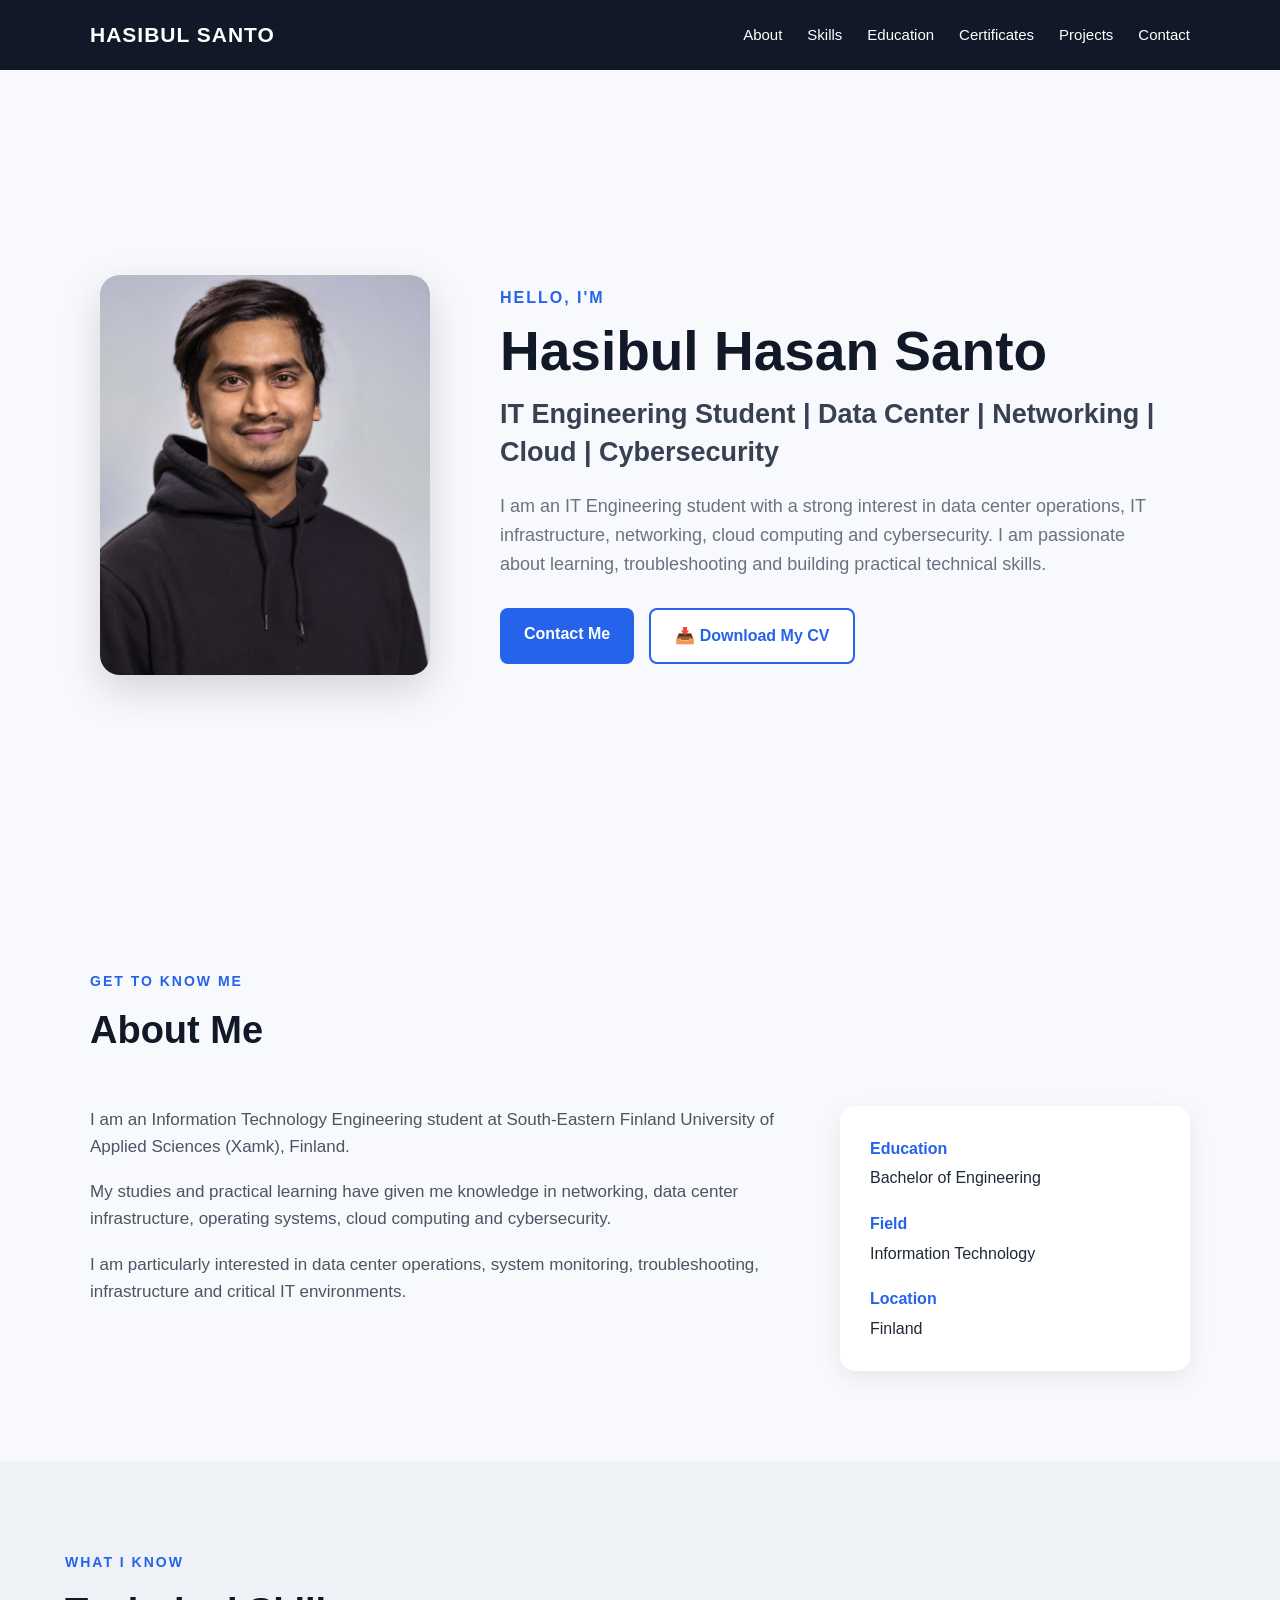
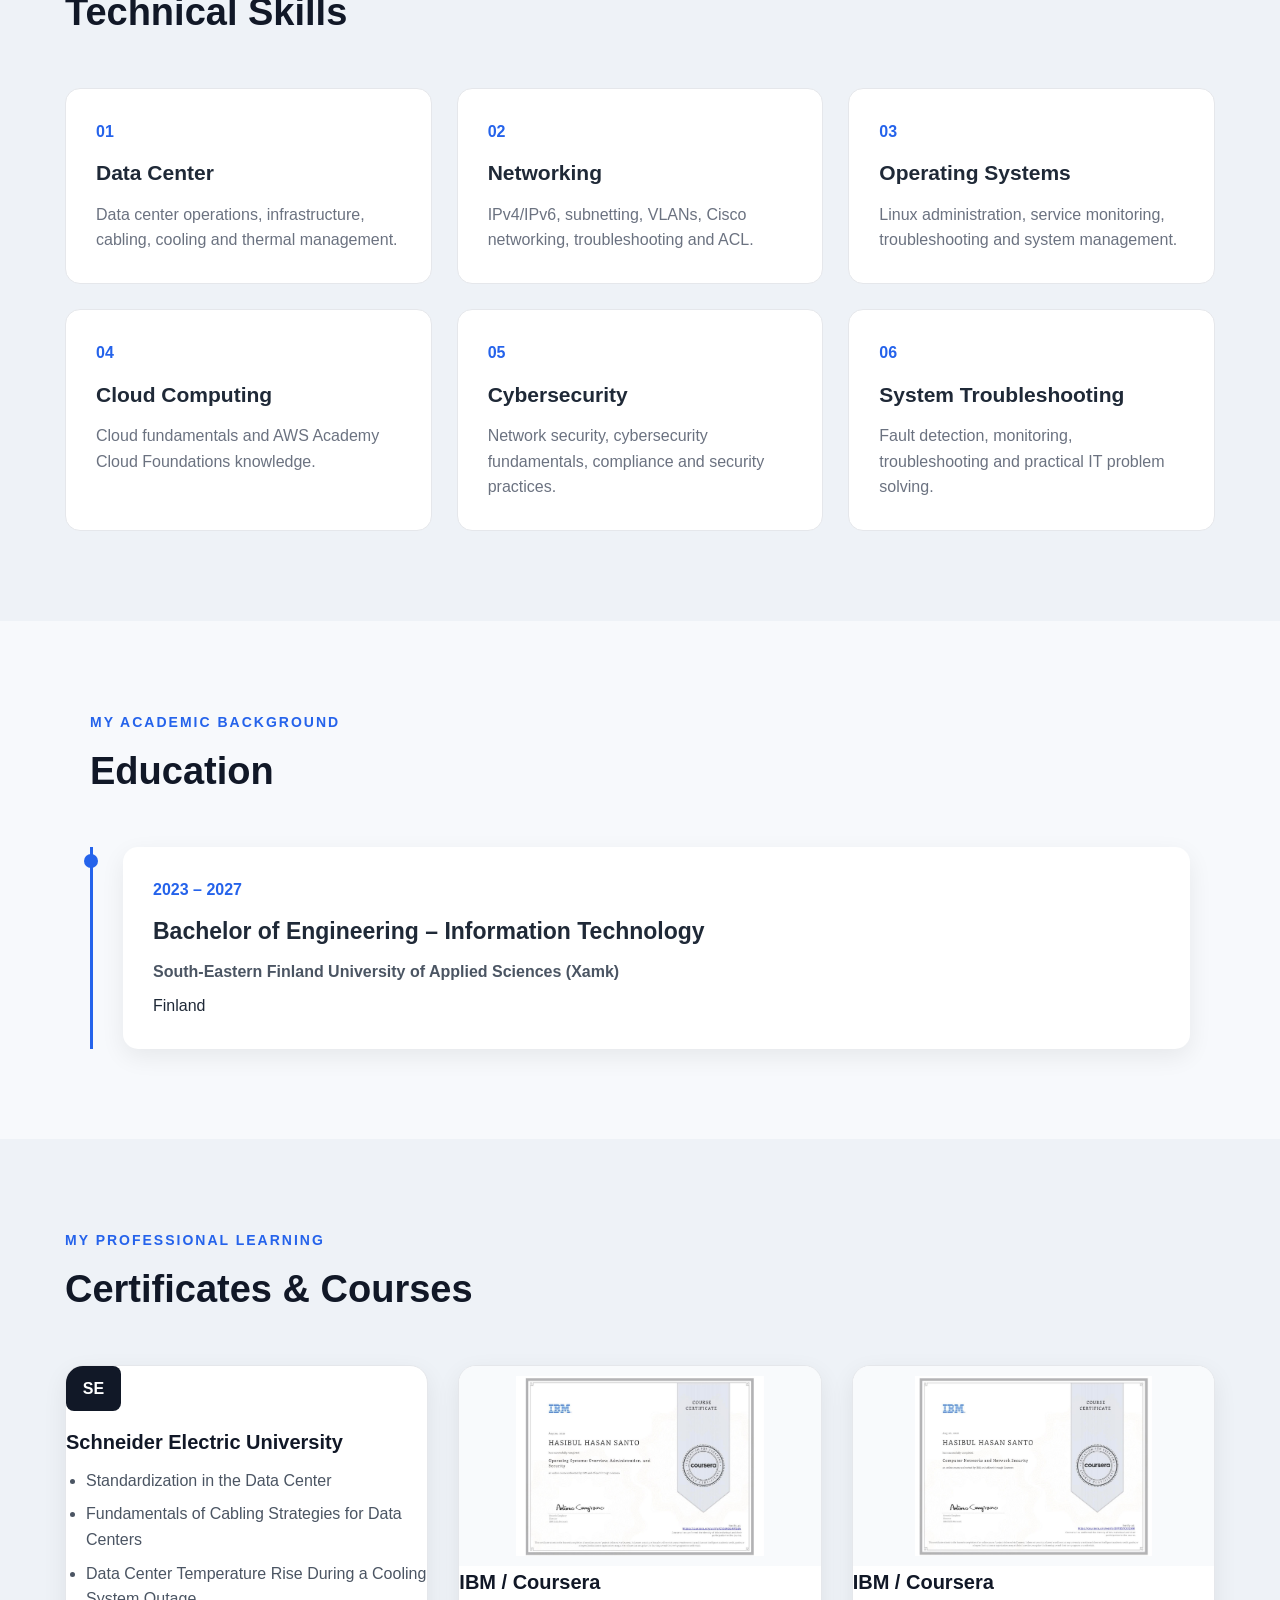
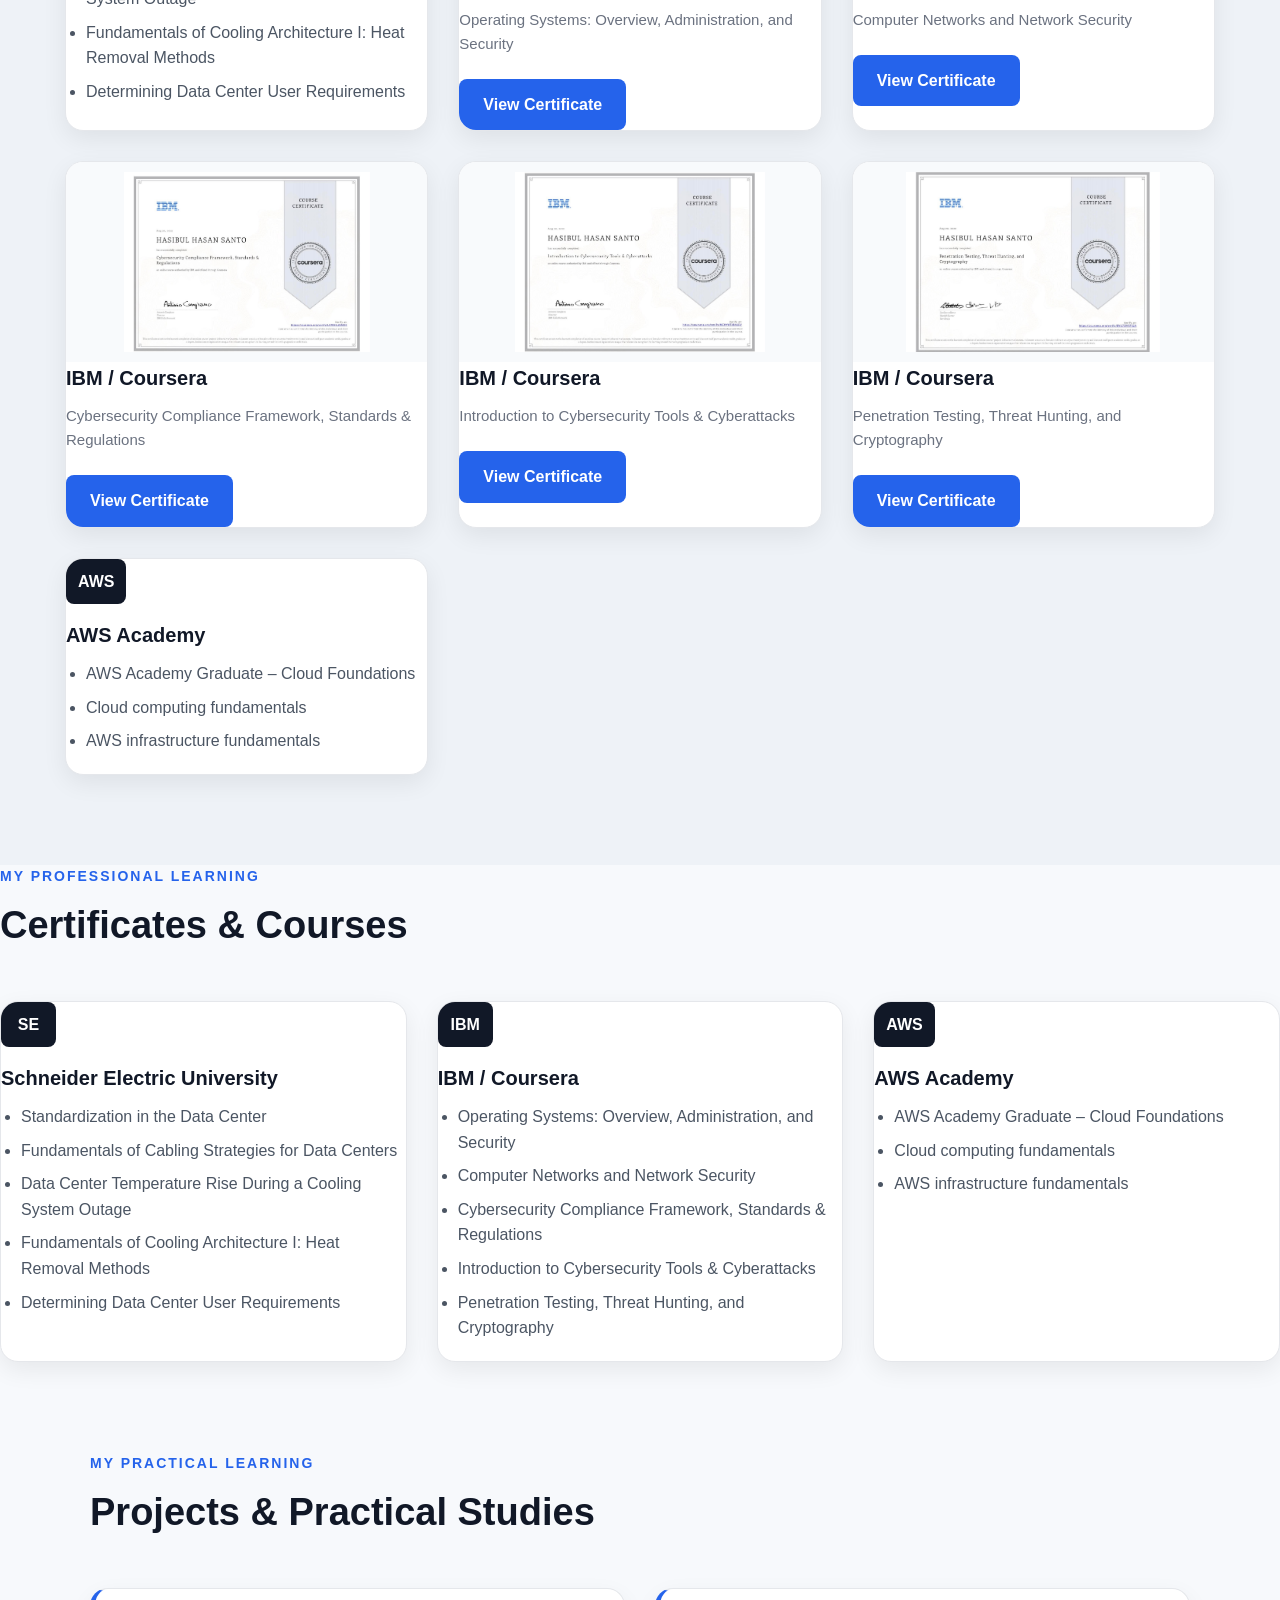
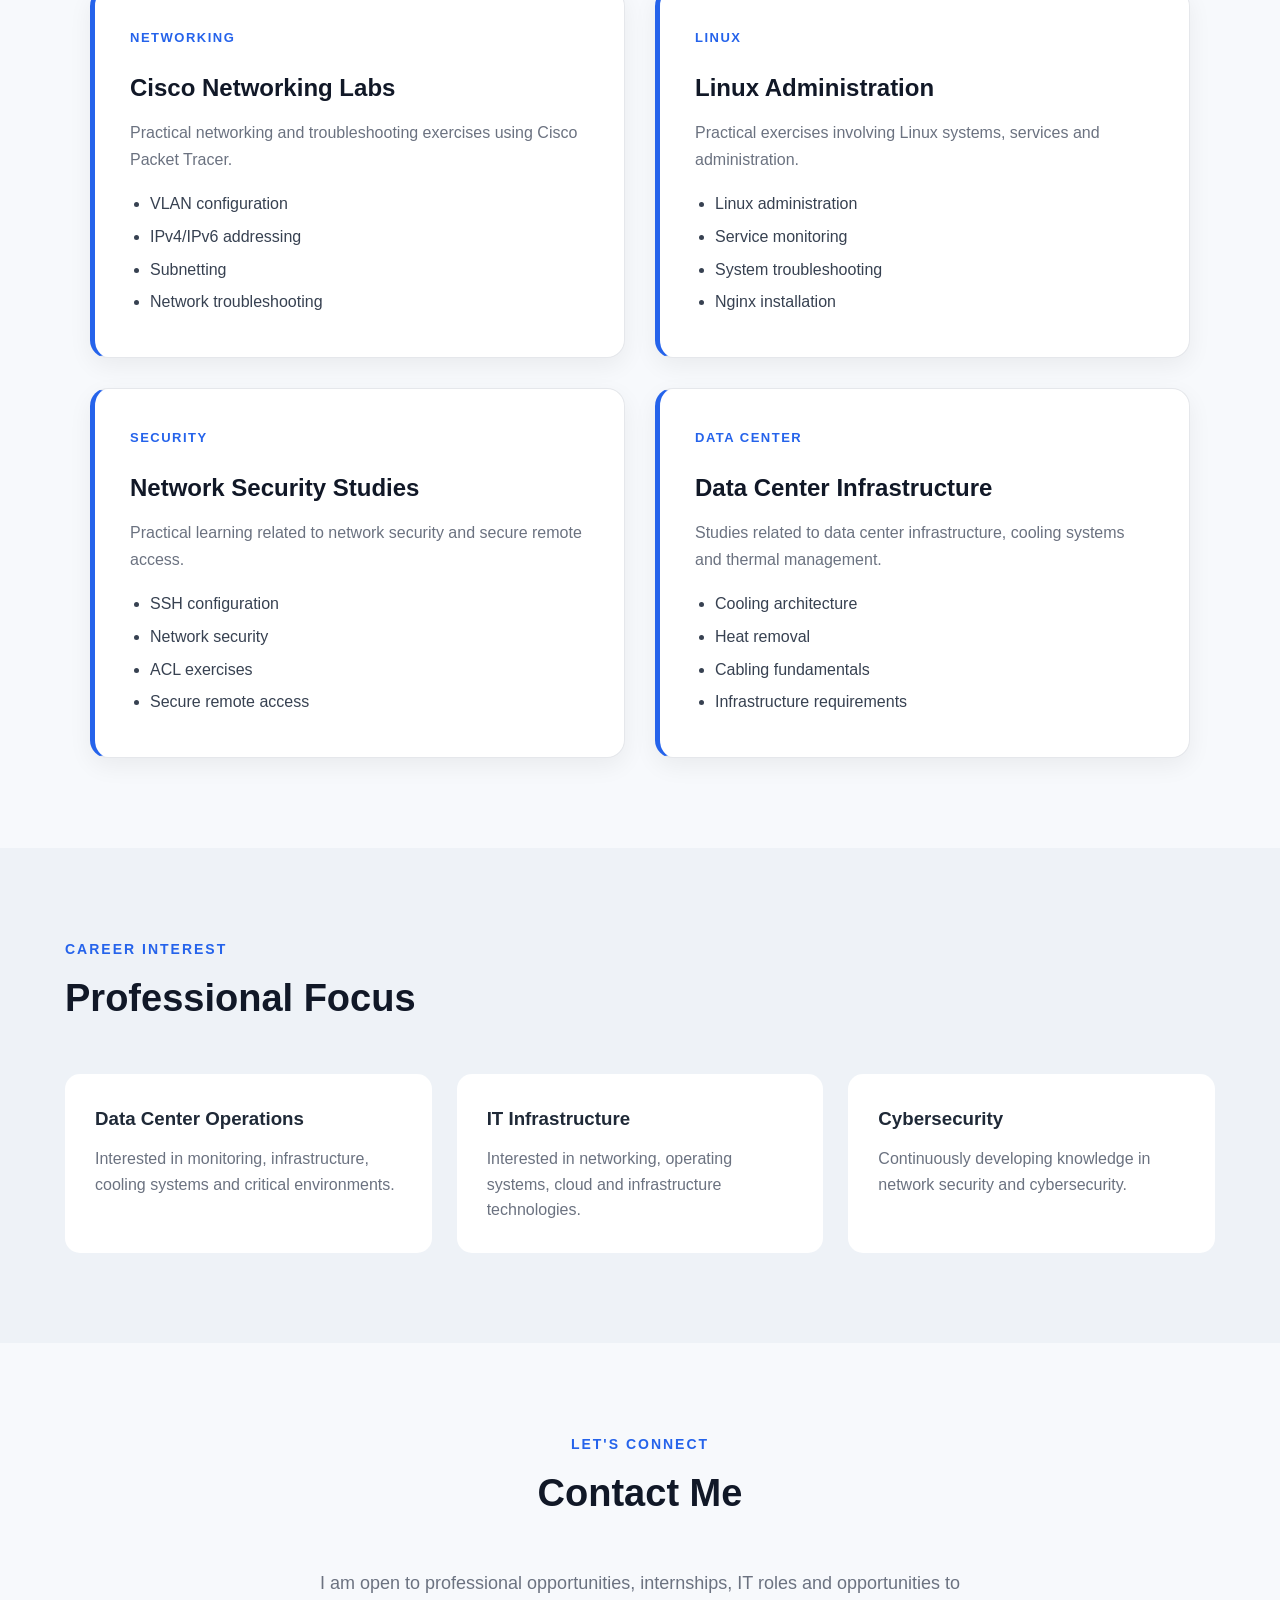
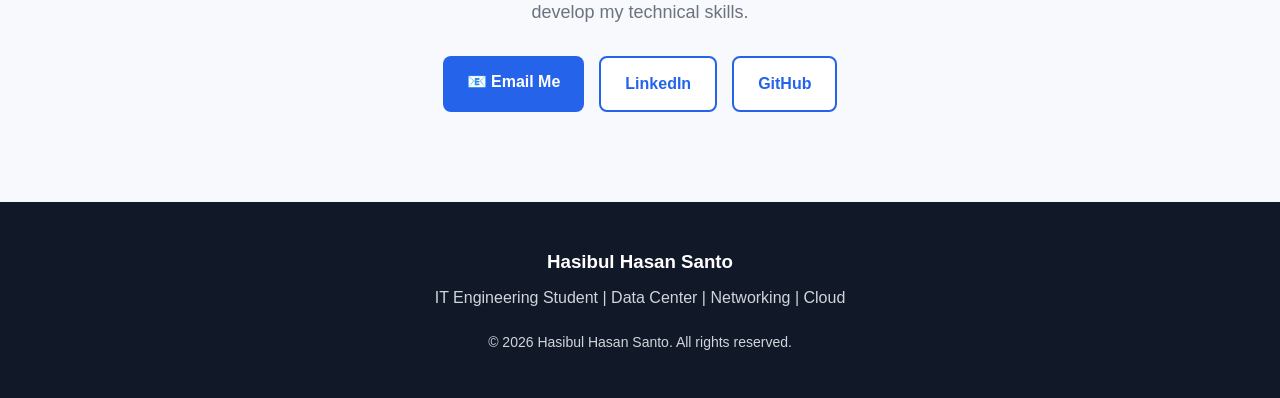
==== index.html @ 4054e4c8 "Add files via upload" ====
<!DOCTYPE html>
<html lang="en">
<head>
    <meta charset="UTF-8">
    <meta name="viewport" content="width=device-width, initial-scale=1.0">

    <title>Hasibul Hasan Santo | IT Engineering Student</title>

    <meta name="description"
          content="Portfolio of Hasibul Hasan Santo, an IT Engineering student interested in data centers, networking, cloud computing and cybersecurity.">

    <link rel="stylesheet" href="style.css">
</head>

<body>

    <!-- Navigation -->
    <header class="header">
        <nav class="navbar">

            <a href="#" class="logo">HASIBUL SANTO</a>

            <div class="nav-links">
                <a href="#about">About</a>
                <a href="#skills">Skills</a>
                <a href="#education">Education</a>
                <a href="#certificates">Certificates</a>
                <a href="#projects">Projects</a>
                <a href="#contact">Contact</a>
            </div>

        </nav>
    </header>


    <!-- Hero Section -->
    <section class="hero">

        <div class="hero-content">

            <p class="small-title">HELLO, I'M</p>

            <h1>Hasibul Hasan Santo</h1>

            <h2>IT Engineering Student | Data Center | Networking | Cloud | Cybersecurity</h2>

             <p class="hero-text">
    I am an IT Engineering student with a strong interest in data center operations,
    IT infrastructure, networking, cloud computing and cybersecurity.
    I am passionate about learning, troubleshooting and building practical technical skills.
</p>


            <div class="hero-buttons">

    <a href="#contact" class="btn primary-btn">
        Contact Me
    </a>

   <a href="./Hasibul_Santo_CV.pdf"
   class="btn secondary-btn"
   download>
    📥 Download My CV
</a>

</div>

        </div>


        <!-- Profile Photo -->
        <div class="hero-image">

            <div class="image-circle">
                <img src="profile.jpg"
                     alt="Hasibul Hasan Santo">
            </div>

        </div>

    </section>


    <!-- About -->
    <section id="about" class="section">

        <div class="section-title">
            <p>GET TO KNOW ME</p>
            <h2>About Me</h2>
        </div>

        <div class="about-content">

            <div class="about-text">

                <p>
                    I am an Information Technology Engineering student at
                    South-Eastern Finland University of Applied Sciences
                    (Xamk), Finland.
                </p>

                <p>
                    My studies and practical learning have given me knowledge
                    in networking, data center infrastructure, operating
                    systems, cloud computing and cybersecurity.
                </p>

                <p>
                    I am particularly interested in data center operations,
                    system monitoring, troubleshooting, infrastructure and
                    critical IT environments.
                </p>

            </div>

            <div class="about-box">

                <div>
                    <strong>Education</strong>
                    <span>Bachelor of Engineering</span>
                </div>

                <div>
                    <strong>Field</strong>
                    <span>Information Technology</span>
                </div>

                <div>
                    <strong>Location</strong>
                    <span>Finland</span>
                </div>

            </div>

        </div>

    </section>


    <!-- Skills -->
    <section id="skills" class="section gray-section">

        <div class="section-title">
            <p>WHAT I KNOW</p>
            <h2>Technical Skills</h2>
        </div>

        <div class="skills-grid">

            <div class="skill-card">
                <span>01</span>
                <h3>Data Center</h3>
                <p>
                    Data center operations, infrastructure,
                    cabling, cooling and thermal management.
                </p>
            </div>

            <div class="skill-card">
                <span>02</span>
                <h3>Networking</h3>
                <p>
                    IPv4/IPv6, subnetting, VLANs, Cisco networking,
                    troubleshooting and ACL.
                </p>
            </div>

            <div class="skill-card">
                <span>03</span>
                <h3>Operating Systems</h3>
                <p>
                    Linux administration, service monitoring,
                    troubleshooting and system management.
                </p>
            </div>

            <div class="skill-card">
                <span>04</span>
                <h3>Cloud Computing</h3>
                <p>
                    Cloud fundamentals and AWS Academy
                    Cloud Foundations knowledge.
                </p>
            </div>

            <div class="skill-card">
                <span>05</span>
                <h3>Cybersecurity</h3>
                <p>
                    Network security, cybersecurity fundamentals,
                    compliance and security practices.
                </p>
            </div>

            <div class="skill-card">
                <span>06</span>
                <h3>System Troubleshooting</h3>
                <p>
                    Fault detection, monitoring, troubleshooting
                    and practical IT problem solving.
                </p>
            </div>

        </div>

    </section>


    <!-- Education -->
    <section id="education" class="section">

        <div class="section-title">
            <p>MY ACADEMIC BACKGROUND</p>
            <h2>Education</h2>
        </div>

        <div class="timeline">

            <div class="timeline-item">

                <div class="timeline-dot"></div>

                <div class="timeline-content">

                    <span class="date">2023 – 2027</span>

                    <h3>
                        Bachelor of Engineering –
                        Information Technology
                    </h3>

                    <h4>
                        South-Eastern Finland University
                        of Applied Sciences (Xamk)
                    </h4>

                    <p>
                        Finland
                    </p>

                </div>

            </div>

        </div>

    </section>


    <!-- Certificates -->
<section id="certificates" class="section gray-section">

    <div class="section-title">
        <p>MY PROFESSIONAL LEARNING</p>
        <h2>Certificates & Courses</h2>
    </div>

    <div class="certificate-grid">

        <!-- Schneider Electric -->
        <div class="certificate-card">

            <div class="certificate-icon">
                SE
            </div>

            <h3>Schneider Electric University</h3>

            <ul>
                <li>Standardization in the Data Center</li>
                <li>Fundamentals of Cabling Strategies for Data Centers</li>
                <li>Data Center Temperature Rise During a Cooling System Outage</li>
                <li>Fundamentals of Cooling Architecture I: Heat Removal Methods</li>
                <li>Determining Data Center User Requirements</li>
            </ul>

        </div>


        <!-- IBM Certificate 1 -->
        <div class="certificate-card">

            <img src="operating-systems.jpg"
                 alt="Operating Systems Certificate"
                 class="certificate-image">

            <h3>IBM / Coursera</h3>

            <p>
                Operating Systems: Overview, Administration, and Security
            </p>

            <a href="operating-systems.jpg"
               target="_blank"
               class="btn primary-btn">
                View Certificate
            </a>

        </div>


        <!-- IBM Certificate 2 -->
        <div class="certificate-card">

            <img src="computer-networks.jpg"
                 alt="Computer Networks Certificate"
                 class="certificate-image">

            <h3>IBM / Coursera</h3>

            <p>
                Computer Networks and Network Security
            </p>

            <a href="computer-networks.jpg"
               target="_blank"
               class="btn primary-btn">
                View Certificate
            </a>

        </div>


        <!-- IBM Certificate 3 -->
        <div class="certificate-card">

            <img src="cybersecurity-compliance.jpg"
                 alt="Cybersecurity Compliance Certificate"
                 class="certificate-image">

            <h3>IBM / Coursera</h3>

            <p>
                Cybersecurity Compliance Framework,
                Standards & Regulations
            </p>

            <a href="cybersecurity-compliance.jpg"
               target="_blank"
               class="btn primary-btn">
                View Certificate
            </a>

        </div>


        <!-- IBM Certificate 4 -->
        <div class="certificate-card">

            <img src="cybersecurity-tools.jpg"
                 alt="Cybersecurity Tools Certificate"
                 class="certificate-image">

            <h3>IBM / Coursera</h3>

            <p>
                Introduction to Cybersecurity Tools & Cyberattacks
            </p>

            <a href="cybersecurity-tools.jpg"
               target="_blank"
               class="btn primary-btn">
                View Certificate
            </a>

        </div>


        <!-- IBM Certificate 5 -->
        <div class="certificate-card">

            <img src="penetration-testing.jpg"
                 alt="Penetration Testing Certificate"
                 class="certificate-image">

            <h3>IBM / Coursera</h3>

            <p>
                Penetration Testing, Threat Hunting,
                and Cryptography
            </p>

            <a href="penetration-testing.jpg"
               target="_blank"
               class="btn primary-btn">
                View Certificate
            </a>

        </div>


        <!-- AWS -->
        <div class="certificate-card">

            <div class="certificate-icon">
                AWS
            </div>

            <h3>AWS Academy</h3>

            <ul>
                <li>AWS Academy Graduate – Cloud Foundations</li>
                <li>Cloud computing fundamentals</li>
                <li>AWS infrastructure fundamentals</li>
            </ul>

        </div>

    </div>

</section>

        <div class="section-title">
            <p>MY PROFESSIONAL LEARNING</p>
            <h2>Certificates & Courses</h2>
        </div>


        <div class="certificate-grid">

            <!-- Schneider -->
            <div class="certificate-card">

                <div class="certificate-icon">
                    SE
                </div>

                <h3>Schneider Electric University</h3>

                <ul>
                    <li>Standardization in the Data Center</li>
                    <li>Fundamentals of Cabling Strategies for Data Centers</li>
                    <li>Data Center Temperature Rise During a Cooling System Outage</li>
                    <li>Fundamentals of Cooling Architecture I: Heat Removal Methods</li>
                    <li>Determining Data Center User Requirements</li>
                </ul>

            </div>


            <!-- IBM -->
            <div class="certificate-card">

                <div class="certificate-icon">
                    IBM
                </div>

                <h3>IBM / Coursera</h3>

                <ul>
                    <li>Operating Systems: Overview, Administration, and Security</li>
                    <li>Computer Networks and Network Security</li>
                    <li>Cybersecurity Compliance Framework, Standards & Regulations</li>
                    <li>Introduction to Cybersecurity Tools & Cyberattacks</li>
                    <li>Penetration Testing, Threat Hunting, and Cryptography</li>
                </ul>

            </div>


            <!-- AWS -->
            <div class="certificate-card">

                <div class="certificate-icon">
                    AWS
                </div>

                <h3>AWS Academy</h3>

                <ul>
                    <li>AWS Academy Graduate – Cloud Foundations</li>
                    <li>Cloud computing fundamentals</li>
                    <li>AWS infrastructure fundamentals</li>
                </ul>

            </div>

        </div>

    </section>


    <!-- Projects -->
    <section id="projects" class="section">

        <div class="section-title">
            <p>MY PRACTICAL LEARNING</p>
            <h2>Projects & Practical Studies</h2>
        </div>

        <div class="project-grid">

            <div class="project-card">

                <span>NETWORKING</span>

                <h3>Cisco Networking Labs</h3>

                <p>
                    Practical networking and troubleshooting exercises
                    using Cisco Packet Tracer.
                </p>

                <ul>
                    <li>VLAN configuration</li>
                    <li>IPv4/IPv6 addressing</li>
                    <li>Subnetting</li>
                    <li>Network troubleshooting</li>
                </ul>

            </div>


            <div class="project-card">

                <span>LINUX</span>

                <h3>Linux Administration</h3>

                <p>
                    Practical exercises involving Linux systems,
                    services and administration.
                </p>

                <ul>
                    <li>Linux administration</li>
                    <li>Service monitoring</li>
                    <li>System troubleshooting</li>
                    <li>Nginx installation</li>
                </ul>

            </div>


            <div class="project-card">

                <span>SECURITY</span>

                <h3>Network Security Studies</h3>

                <p>
                    Practical learning related to network security
                    and secure remote access.
                </p>

                <ul>
                    <li>SSH configuration</li>
                    <li>Network security</li>
                    <li>ACL exercises</li>
                    <li>Secure remote access</li>
                </ul>

            </div>


            <div class="project-card">

                <span>DATA CENTER</span>

                <h3>Data Center Infrastructure</h3>

                <p>
                    Studies related to data center infrastructure,
                    cooling systems and thermal management.
                </p>

                <ul>
                    <li>Cooling architecture</li>
                    <li>Heat removal</li>
                    <li>Cabling fundamentals</li>
                    <li>Infrastructure requirements</li>
                </ul>

            </div>

        </div>

    </section>


    <!-- Professional Development -->
    <section class="section gray-section">

        <div class="section-title">
            <p>CAREER INTEREST</p>
            <h2>Professional Focus</h2>
        </div>

        <div class="focus-container">

            <div class="focus-item">
                <h3>Data Center Operations</h3>
                <p>
                    Interested in monitoring, infrastructure,
                    cooling systems and critical environments.
                </p>
            </div>

            <div class="focus-item">
                <h3>IT Infrastructure</h3>
                <p>
                    Interested in networking, operating systems,
                    cloud and infrastructure technologies.
                </p>
            </div>

            <div class="focus-item">
                <h3>Cybersecurity</h3>
                <p>
                    Continuously developing knowledge in network
                    security and cybersecurity.
                </p>
            </div>

        </div>

    </section>


    <!-- Contact -->
    <section id="contact" class="section contact-section">

        <div class="section-title">
            <p>LET'S CONNECT</p>
            <h2>Contact Me</h2>
        </div>

        <div class="contact-content">

            <p>
                I am open to professional opportunities, internships,
                IT roles and opportunities to develop my technical skills.
            </p>

       <div class="contact-buttons">

    <a href="mailto:hasibulshanto995@gmail.com"
       class="btn primary-btn">
        📧 Email Me
    </a>

    <a href="https://www.linkedin.com/in/hasibul-hasan-santo-17ba8b236"
       class="btn secondary-btn"
       target="_blank">
        LinkedIn
    </a>

    <a href="https://github.com/shanto-hasibul"
       class="btn secondary-btn"
       target="_blank">
        GitHub
    </a>

</div>
        </div>

    </section>


    <!-- Footer -->
    <footer>

        <h3>Hasibul Hasan Santo</h3>

        <p>
            IT Engineering Student | Data Center | Networking | Cloud
        </p>

        <p class="copyright">
            © 2026 Hasibul Hasan Santo. All rights reserved.
        </p>

    </footer>


    <script src="script.js"></script>

</body>
</html>
---- style.css ----
* {
    margin: 0;
    padding: 0;
    box-sizing: border-box;
}

html {
    scroll-behavior: smooth;
}

body {
    font-family: Arial, Helvetica, sans-serif;
    background: #f7f9fc;
    color: #1f2937;
    line-height: 1.6;
}

/* =========================
   NAVIGATION
========================= */

.header {
    background: #111827;
    position: sticky;
    top: 0;
    z-index: 1000;
}

.navbar {
    max-width: 1150px;
    margin: auto;
    padding: 18px 25px;

    display: flex;
    justify-content: space-between;
    align-items: center;
}

.logo {
    color: white;
    text-decoration: none;
    font-size: 21px;
    font-weight: bold;
    letter-spacing: 1px;
}

.nav-links {
    display: flex;
    gap: 25px;
}

.nav-links a {
    color: white;
    text-decoration: none;
    font-size: 15px;
}

.nav-links a:hover {
    color: #60a5fa;
}


/* =========================
   HERO
========================= */

.hero {
    max-width: 1150px;
    min-height: 90vh;
    margin: auto;
    padding: 80px 25px;

    display: flex;
    justify-content: space-between;
    align-items: center;
    gap: 60px;
}

.hero-content {
    flex: 1;
}

.small-title {
    color: #2563eb;
    font-size: 16px;
    font-weight: bold;
    letter-spacing: 2px;
    margin-bottom: 10px;
}

.hero h1 {
    font-size: 55px;
    line-height: 1.1;
    margin-bottom: 15px;
    color: #111827;
}

.hero h2 {
    font-size: 27px;
    color: #374151;
    margin-bottom: 20px;
}

.hero-text {
    max-width: 650px;
    font-size: 18px;
    color: #6b7280;
}

.hero-buttons {
    margin-top: 30px;
    display: flex;
    gap: 15px;
}


/* =========================
   PROFILE IMAGE
========================= */

.hero-image {
    flex: 0 0 350px;
    display: flex;
    justify-content: center;
}

.image-circle {
    width: 330px;
    height: 400px;
    overflow: hidden;
    border-radius: 20px;
    background: #e5e7eb;
    box-shadow: 0 15px 40px rgba(0, 0, 0, 0.15);
}

.image-circle img {
    width: 100%;
    height: 100%;
    object-fit: cover;
}


/* =========================
   BUTTONS
========================= */

.btn {
    display: inline-block;
    padding: 13px 24px;
    border-radius: 8px;
    text-decoration: none;
    font-weight: bold;
    transition: 0.3s;
}

.primary-btn {
    background: #2563eb;
    color: white;
}

.primary-btn:hover {
    background: #1d4ed8;
    transform: translateY(-2px);
}

.secondary-btn {
    background: white;
    color: #2563eb;
    border: 2px solid #2563eb;
}

.secondary-btn:hover {
    background: #2563eb;
    color: white;
}


/* =========================
   SECTIONS
========================= */

.section {
    max-width: 1150px;
    margin: auto;
    padding: 90px 25px;
}

.gray-section {
    max-width: none;
    padding-left: max(25px, calc((100% - 1150px) / 2));
    padding-right: max(25px, calc((100% - 1150px) / 2));
    background: #eef2f7;
}

.section-title {
    margin-bottom: 45px;
}

.section-title p {
    color: #2563eb;
    font-size: 14px;
    font-weight: bold;
    letter-spacing: 2px;
    margin-bottom: 8px;
}

.section-title h2 {
    font-size: 38px;
    color: #111827;
}


/* =========================
   ABOUT
========================= */

.about-content {
    display: grid;
    grid-template-columns: 2fr 1fr;
    gap: 50px;
}

.about-text p {
    margin-bottom: 18px;
    color: #4b5563;
    font-size: 17px;
}

.about-box {
    background: white;
    padding: 30px;
    border-radius: 15px;
    box-shadow: 0 8px 25px rgba(0, 0, 0, 0.07);
}

.about-box div {
    margin-bottom: 20px;
}

.about-box div:last-child {
    margin-bottom: 0;
}

.about-box strong,
.about-box span {
    display: block;
}

.about-box strong {
    color: #2563eb;
    margin-bottom: 4px;
}


/* =========================
   SKILLS
========================= */

.skills-grid {
    display: grid;
    grid-template-columns: repeat(3, 1fr);
    gap: 25px;
}

.skill-card {
    background: white;
    padding: 30px;
    border-radius: 15px;
    border: 1px solid #e5e7eb;
    transition: 0.3s;
}

.skill-card:hover {
    transform: translateY(-5px);
    box-shadow: 0 12px 30px rgba(0, 0, 0, 0.1);
}

.skill-card span {
    color: #2563eb;
    font-weight: bold;
}

.skill-card h3 {
    margin: 12px 0;
    font-size: 21px;
}

.skill-card p {
    color: #6b7280;
}


/* =========================
   EDUCATION
========================= */

.timeline {
    border-left: 3px solid #2563eb;
    padding-left: 30px;
}

.timeline-item {
    position: relative;
}

.timeline-dot {
    width: 14px;
    height: 14px;
    background: #2563eb;
    border-radius: 50%;
    position: absolute;
    left: -39px;
    top: 7px;
}

.timeline-content {
    background: white;
    padding: 30px;
    border-radius: 15px;
    box-shadow: 0 8px 25px rgba(0, 0, 0, 0.07);
}

.timeline-content .date {
    color: #2563eb;
    font-weight: bold;
}

.timeline-content h3 {
    margin: 10px 0;
    font-size: 23px;
}

.timeline-content h4 {
    color: #4b5563;
    margin-bottom: 8px;
}


/* =========================
   CERTIFICATES
========================= */

.certificate-grid {
    display: grid;
    grid-template-columns: repeat(3, 1fr);
    gap: 30px;
}

.certificate-card {
    background: white;
    border-radius: 18px;
    overflow: hidden;
    border: 1px solid #e5e7eb;
    box-shadow: 0 8px 25px rgba(0, 0, 0, 0.07);
    transition: 0.3s ease;
}

.certificate-card:hover {
    transform: translateY(-8px);
    box-shadow: 0 18px 40px rgba(0, 0, 0, 0.12);
}

.certificate-card img {
    width: 100%;
    height: 220px;
    object-fit: cover;
    display: block;
    background: #f3f4f6;
}

.certificate-info {
    padding: 25px;
}

.certificate-icon {
    display: inline-flex;
    align-items: center;
    justify-content: center;

    min-width: 55px;
    height: 45px;
    padding: 0 12px;

    background: #111827;
    color: white;
    border-radius: 8px;

    font-weight: bold;
    margin-bottom: 15px;
}

.certificate-card h3 {
    font-size: 21px;
    color: #111827;
    margin-bottom: 12px;
}

.certificate-card p {
    color: #6b7280;
    margin-bottom: 18px;
}

.certificate-card ul {
    padding-left: 20px;
    margin-bottom: 20px;
}

.certificate-card li {
    margin-bottom: 8px;
    color: #4b5563;
}

/* Certificate button */

.certificate-card .btn {
    margin-top: 5px;
}


/* =========================
   CERTIFICATE MOBILE
========================= */

@media (max-width: 900px) {

    .certificate-grid {
        grid-template-columns: repeat(2, 1fr);
    }

}

@media (max-width: 650px) {

    .certificate-grid {
        grid-template-columns: 1fr;
    }

    .certificate-card img {
        height: 230px;
    }

}


/* =========================
   PROJECTS
========================= */

.project-grid {
    display: grid;
    grid-template-columns: repeat(2, 1fr);
    gap: 25px;
}

.project-card {
    background: white;
    padding: 30px;
    border-radius: 15px;
    border-left: 5px solid #2563eb;
    box-shadow: 0 8px 25px rgba(0, 0, 0, 0.06);
}

.project-card > span {
    color: #2563eb;
    font-size: 13px;
    font-weight: bold;
    letter-spacing: 1px;
}

.project-card h3 {
    margin: 10px 0;
    font-size: 23px;
}

.project-card p {
    color: #6b7280;
    margin-bottom: 15px;
}

.project-card ul {
    padding-left: 20px;
}

.project-card li {
    margin-bottom: 6px;
}


/* =========================
   PROFESSIONAL FOCUS
========================= */

.focus-container {
    display: grid;
    grid-template-columns: repeat(3, 1fr);
    gap: 25px;
}

.focus-item {
    background: white;
    padding: 30px;
    border-radius: 15px;
}

.focus-item h3 {
    margin-bottom: 12px;
}

.focus-item p {
    color: #6b7280;
}


/* =========================
   CONTACT
========================= */

.contact-section {
    text-align: center;
}

.contact-content {
    max-width: 700px;
    margin: auto;
}

.contact-content > p {
    font-size: 18px;
    color: #6b7280;
    margin-bottom: 30px;
}

.contact-buttons {
    display: flex;
    justify-content: center;
    gap: 15px;
    flex-wrap: wrap;
}


/* =========================
   FOOTER
========================= */

footer {
    background: #111827;
    color: white;
    text-align: center;
    padding: 45px 25px;
}

footer h3 {
    margin-bottom: 8px;
}

footer p {
    color: #d1d5db;
}

.copyright {
    margin-top: 20px;
    font-size: 14px;
}


/* =========================
   MOBILE
========================= */

@media (max-width: 900px) {

    .hero {
        flex-direction: column-reverse;
        text-align: center;
    }

    .hero-text {
        margin: auto;
    }

    .hero-buttons {
        justify-content: center;
    }

    .about-content {
        grid-template-columns: 1fr;
    }

    .skills-grid,
    .certificate-grid {
        grid-template-columns: repeat(2, 1fr);
    }

    .focus-container {
        grid-template-columns: 1fr;
    }
}


@media (max-width: 650px) {

    .navbar {
        flex-direction: column;
        gap: 15px;
    }

    .nav-links {
        gap: 12px;
        flex-wrap: wrap;
        justify-content: center;
    }

    .hero {
        padding-top: 60px;
    }

    .hero h1 {
        font-size: 38px;
    }

    .hero h2 {
        font-size: 22px;
    }

    .hero-image {
        flex-basis: auto;
    }

    .image-circle {
        width: 260px;
        height: 320px;
    }

    .skills-grid,
    .certificate-grid,
    .project-grid {
        grid-template-columns: 1fr;
    }

    .section-title h2 {
        font-size: 31px;
    }

    .hero-buttons {
        flex-direction: column;
    }

    .btn {
        text-align: center;
    }
}
/* =========================
   CERTIFICATE POLISH
========================= */

.certificate-card {
    transition: transform 0.3s ease, box-shadow 0.3s ease;
}

.certificate-card:hover {
    transform: translateY(-6px);
    box-shadow: 0 18px 35px rgba(0, 0, 0, 0.12);
}

.certificate-card img {
    height: 200px;
    object-fit: contain;
    padding: 10px;
    background: #f8fafc;
}

.certificate-info {
    padding: 22px 25px 25px;
}

.certificate-card h3 {
    font-size: 20px;
    margin-bottom: 10px;
}

.certificate-card p {
    font-size: 15px;
    line-height: 1.6;
}

.certificate-card .btn {
    display: inline-block;
    margin-top: 5px;
}
/* =========================
   PROJECTS UPGRADE
========================= */

.project-grid {
    display: grid;
    grid-template-columns: repeat(2, 1fr);
    gap: 30px;
}

.project-card {
    position: relative;
    background: white;
    padding: 35px;
    border-radius: 18px;
    border: 1px solid #e5e7eb;
    border-left: 5px solid #2563eb;
    box-shadow: 0 8px 25px rgba(0, 0, 0, 0.06);
    transition: 0.3s ease;
}

.project-card:hover {
    transform: translateY(-7px);
    box-shadow: 0 18px 40px rgba(0, 0, 0, 0.12);
}

.project-card > span {
    display: inline-block;
    color: #2563eb;
    font-size: 13px;
    font-weight: bold;
    letter-spacing: 1.5px;
    margin-bottom: 10px;
}

.project-card h3 {
    font-size: 24px;
    color: #111827;
    margin-bottom: 12px;
}

.project-card p {
    color: #6b7280;
    line-height: 1.7;
    margin-bottom: 18px;
}

.project-card ul {
    padding-left: 20px;
}

.project-card li {
    color: #374151;
    margin-bottom: 7px;
}


/* Project responsive */

@media (max-width: 650px) {

    .project-grid {
        grid-template-columns: 1fr;
    }

    .project-card {
        padding: 28px;
    }

}/* =========================
   HERO HEADLINE POLISH
========================= */

.hero h2 {
    max-width: 850px;
    margin-left: auto;
    margin-right: auto;
    line-height: 1.4;
}

@media (max-width: 900px) {
    .hero h2 {
        font-size: 23px;
    }
}

@media (max-width: 650px) {
    .hero h2 {
        font-size: 20px;
        line-height: 1.5;
    }
}/* =========================
   HERO DESKTOP LAYOUT
========================= */

@media (min-width: 901px) {
    .hero {
        flex-direction: row;
        text-align: left;
    }

    .hero-content {
        text-align: left;
    }

    .hero-text {
        margin-left: 0;
        margin-right: 0;
    }

    .hero-buttons {
        justify-content: flex-start;
    }

    .hero h2 {
        margin-left: 0;
        margin-right: 0;
    }
}/* =========================
   HERO: PHOTO LEFT
========================= */

@media (min-width: 901px) {
    .hero {
        flex-direction: row-reverse;
    }

    .hero-content {
        text-align: left;
    }

    .hero-buttons {
        justify-content: flex-start;
    }
}
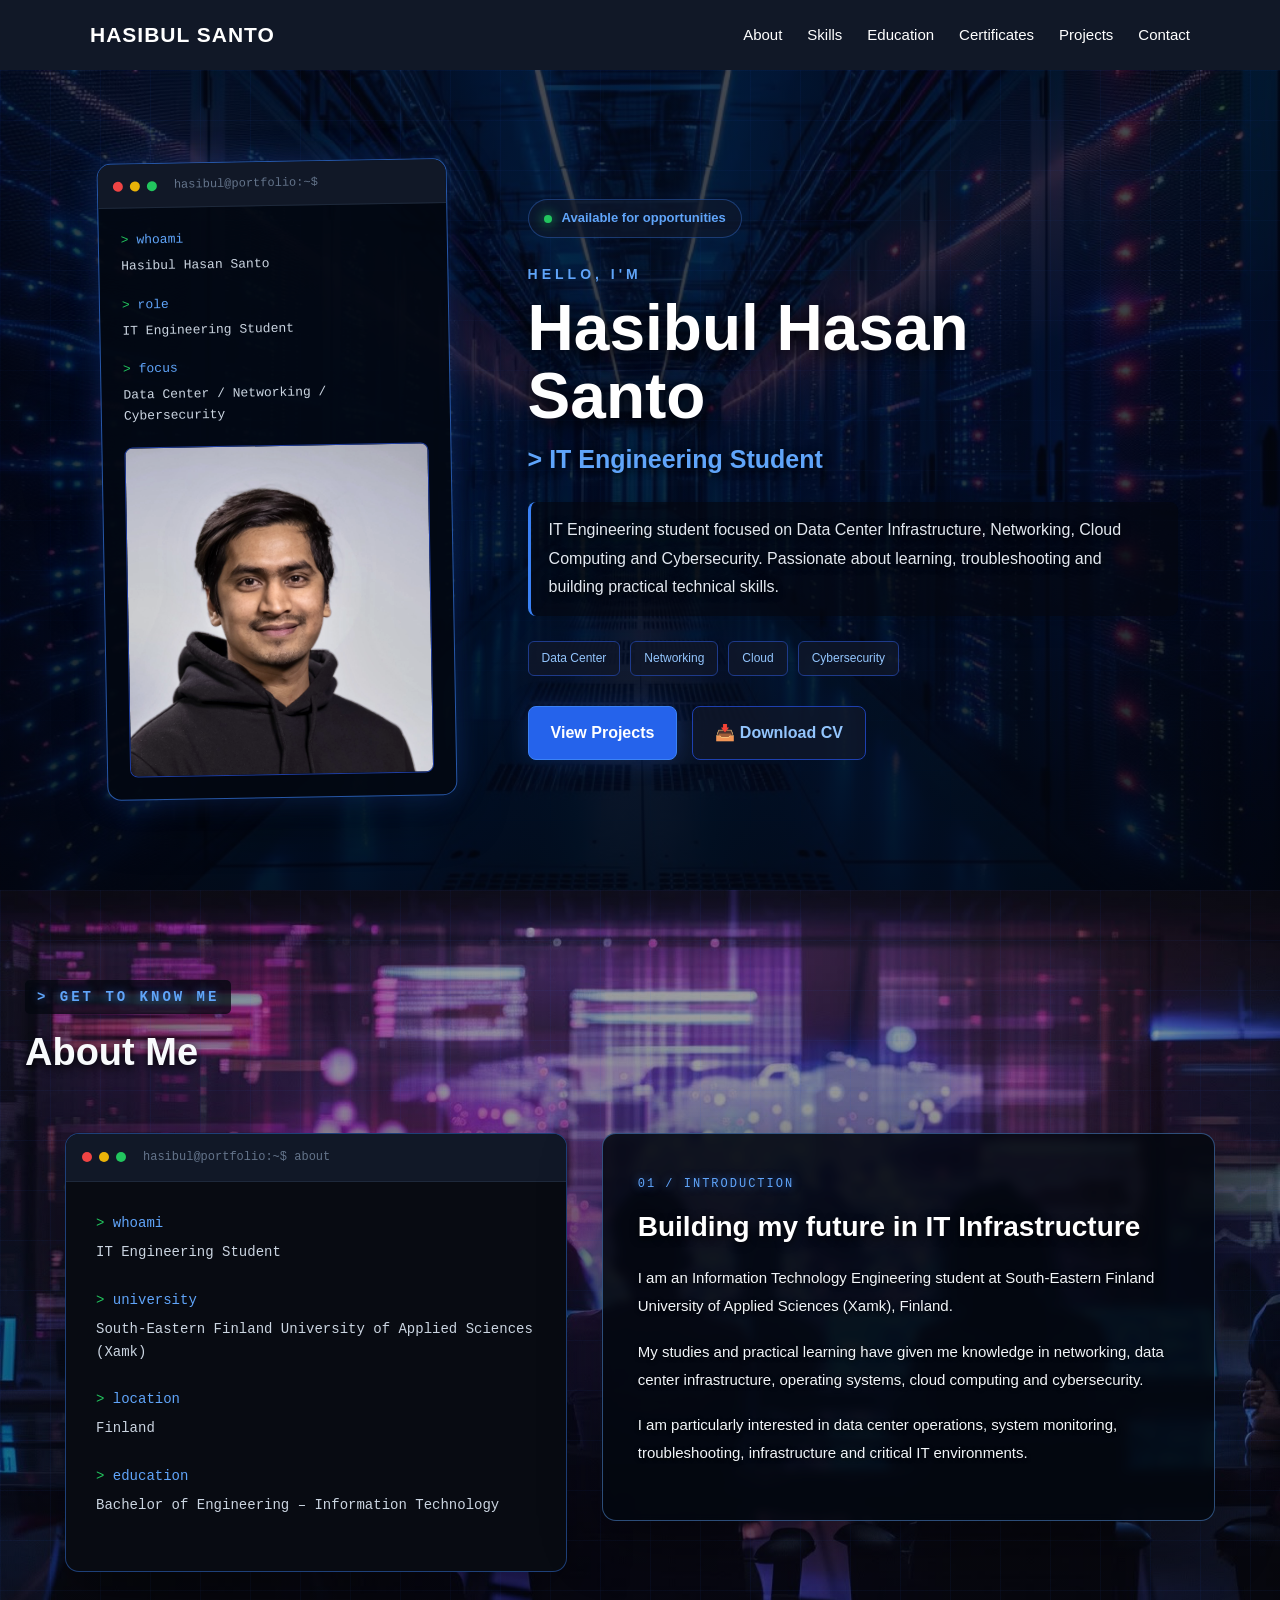
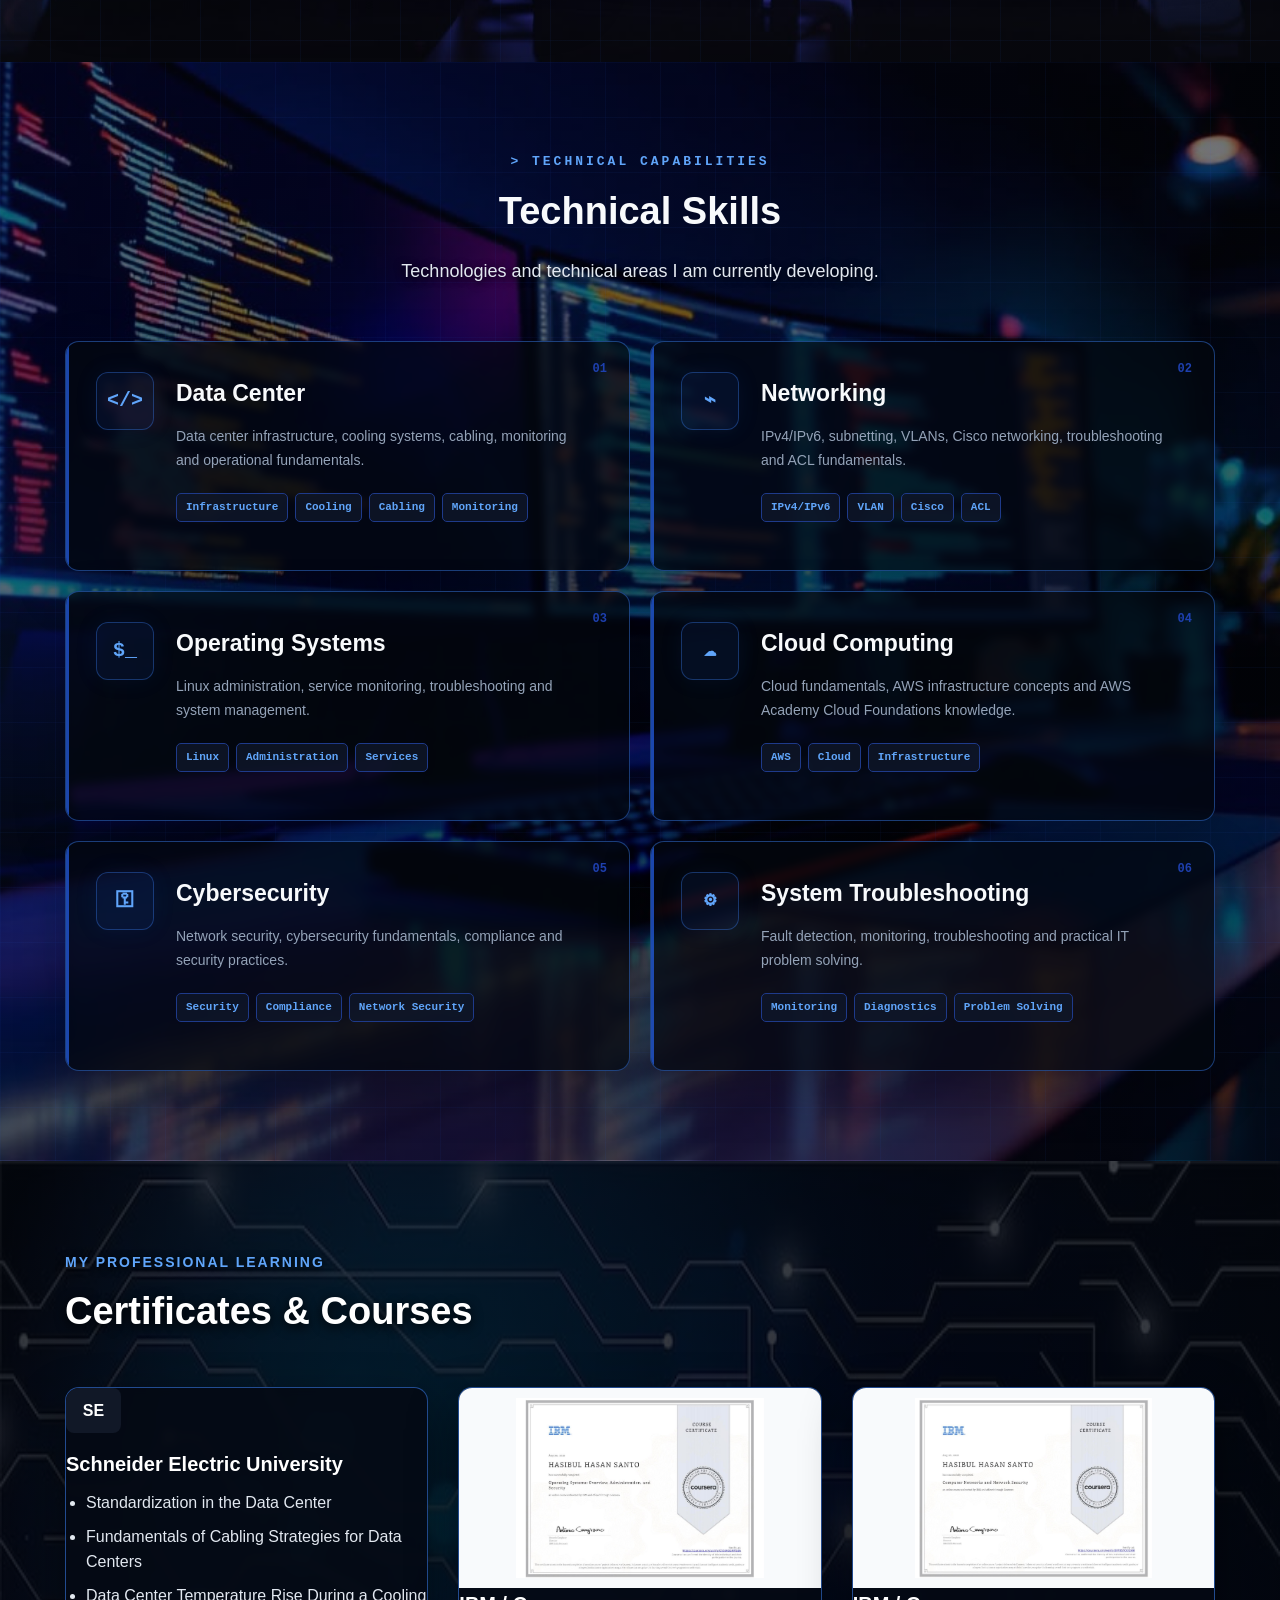
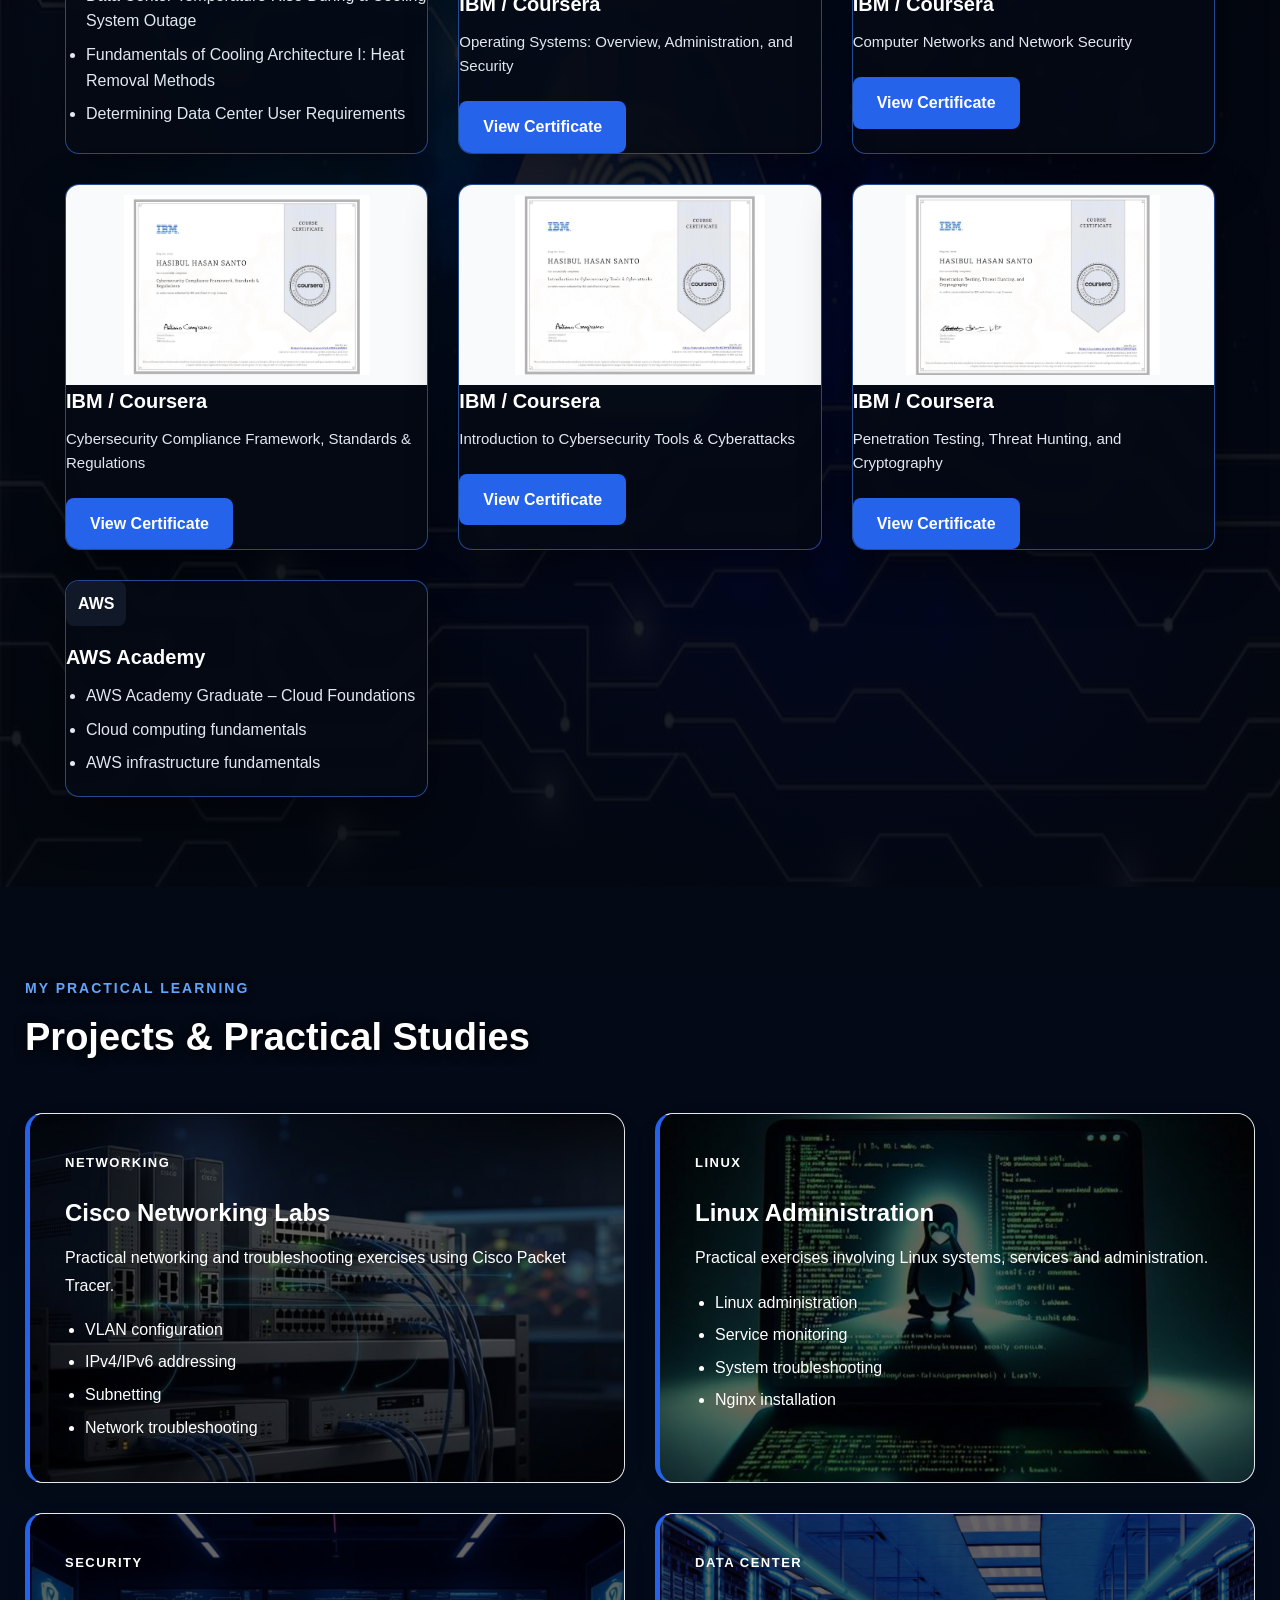
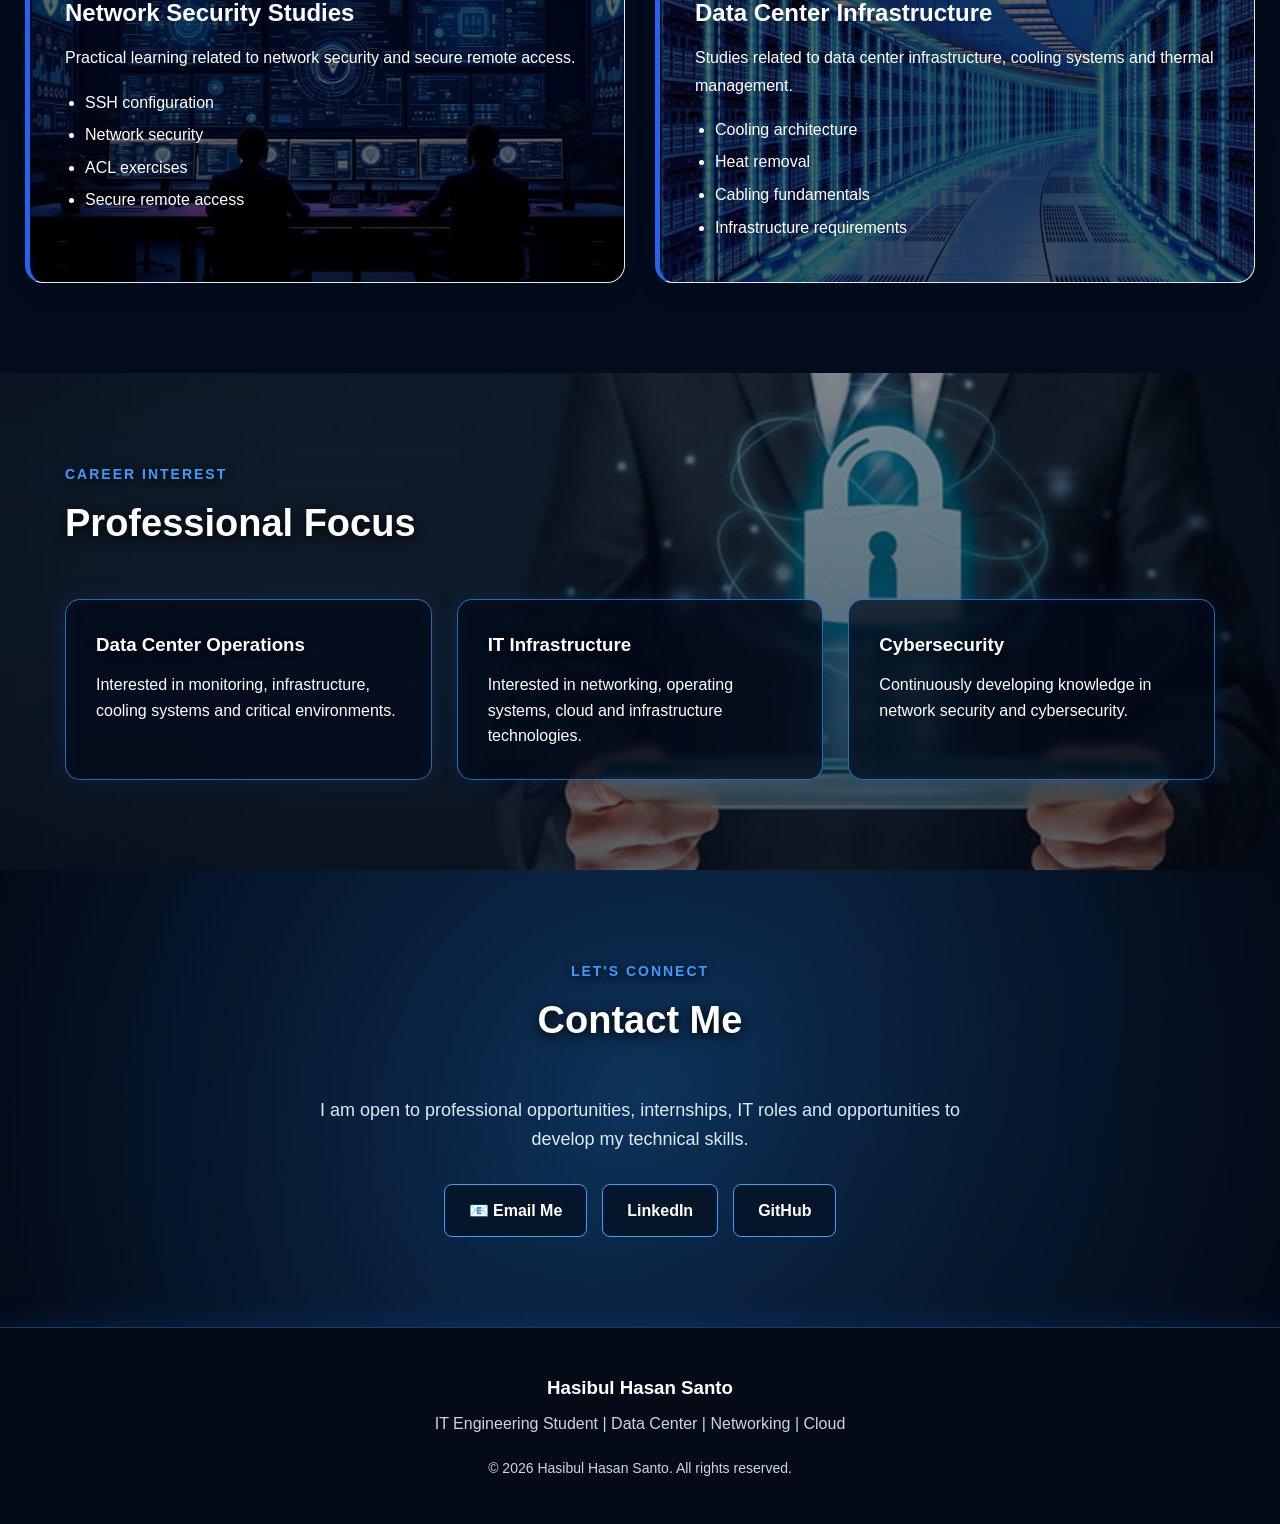
==== commit 87346500: "Add files via upload Update portfolio website" ====
--- a/index.html
+++ b/index.html
@@ -34,69 +34,178 @@
 
 
     <!-- Hero Section -->
-    <section class="hero">
-
-        <div class="hero-content">
-
-            <p class="small-title">HELLO, I'M</p>
-
-            <h1>Hasibul Hasan Santo</h1>
-
-            <h2>IT Engineering Student | Data Center | Networking | Cloud | Cybersecurity</h2>
-
-             <p class="hero-text">
-    I am an IT Engineering student with a strong interest in data center operations,
-    IT infrastructure, networking, cloud computing and cybersecurity.
-    I am passionate about learning, troubleshooting and building practical technical skills.
-</p>
-
-
-            <div class="hero-buttons">
-
-    <a href="#contact" class="btn primary-btn">
-        Contact Me
-    </a>
-
-   <a href="./Hasibul_Santo_CV.pdf"
-   class="btn secondary-btn"
-   download>
-    📥 Download My CV
-</a>
-
-</div>
-
-        </div>
-
-
-        <!-- Profile Photo -->
-        <div class="hero-image">
-
-            <div class="image-circle">
+  <!-- Hero / Home Section -->
+<section class="hero">
+
+    <div class="hero-grid"></div>
+
+    <div class="hero-content">
+
+        <div class="status-badge">
+            <span class="status-dot"></span>
+            Available for opportunities
+        </div>
+
+        <p class="small-title">HELLO, I'M</p>
+
+        <h1>Hasibul Hasan Santo</h1>
+
+        <h2>&gt; IT Engineering Student</h2>
+
+        <p class="hero-text">
+            IT Engineering student focused on Data Center Infrastructure,
+            Networking, Cloud Computing and Cybersecurity.
+            Passionate about learning, troubleshooting and building practical
+            technical skills.
+        </p>
+
+        <div class="hero-tags">
+            <span>Data Center</span>
+            <span>Networking</span>
+            <span>Cloud</span>
+            <span>Cybersecurity</span>
+        </div>
+
+        <div class="hero-buttons">
+
+            <a href="#projects" class="btn primary-btn">
+                View Projects
+            </a>
+
+            <a href="./Hasibul_Santo_CV.pdf"
+               class="btn secondary-btn"
+               download>
+                📥 Download CV
+            </a>
+
+        </div>
+
+    </div>
+
+    <div class="hero-image">
+
+        <div class="terminal-window">
+
+            <div class="terminal-header">
+                <span class="terminal-dot red"></span>
+                <span class="terminal-dot yellow"></span>
+                <span class="terminal-dot green"></span>
+
+                <span class="terminal-title">
+                    hasibul@portfolio:~$
+                </span>
+            </div>
+
+            <div class="terminal-body">
+
+                <div class="terminal-line">
+                    <span>&gt;</span> whoami
+                </div>
+
+                <div class="terminal-output">
+                    Hasibul Hasan Santo
+                </div>
+
+                <div class="terminal-line">
+                    <span>&gt;</span> role
+                </div>
+
+                <div class="terminal-output">
+                    IT Engineering Student
+                </div>
+
+                <div class="terminal-line">
+                    <span>&gt;</span> focus
+                </div>
+
+                <div class="terminal-output">
+                     Data Center / Networking / Cybersecurity
+                </div>
+
                 <img src="profile.jpg"
-                     alt="Hasibul Hasan Santo">
-            </div>
-
-        </div>
-
-    </section>
-
-
-    <!-- About -->
-    <section id="about" class="section">
-
-        <div class="section-title">
-            <p>GET TO KNOW ME</p>
-            <h2>About Me</h2>
-        </div>
-
-        <div class="about-content">
-
-            <div class="about-text">
+                     alt="Hasibul Hasan Santo"
+                     class="terminal-photo">
+
+            </div>
+
+        </div>
+
+    </div>
+
+</section>
+
+   <!-- About -->
+<section id="about" class="section about-section">
+
+    <div class="about-grid"></div>
+
+    <div class="section-title about-title">
+        <p>&gt; GET TO KNOW ME</p>
+        <h2>About Me</h2>
+    </div>
+
+    <div class="about-content">
+
+        <div class="about-terminal">
+
+            <div class="about-terminal-header">
+                <span class="terminal-dot red"></span>
+                <span class="terminal-dot yellow"></span>
+                <span class="terminal-dot green"></span>
+                <span>hasibul@portfolio:~$ about</span>
+            </div>
+
+            <div class="about-terminal-body">
+
+                <p class="command">
+                    <span>&gt;</span> whoami
+                </p>
+
+                <p class="command-output">
+                    IT Engineering Student
+                </p>
+
+                <p class="command">
+                    <span>&gt;</span> university
+                </p>
+
+                <p class="command-output">
+                    South-Eastern Finland University of Applied Sciences (Xamk)
+                </p>
+
+                <p class="command">
+                    <span>&gt;</span> location
+                </p>
+
+                <p class="command-output">
+                    Finland
+                </p>
+
+                <p class="command">
+                    <span>&gt;</span> education
+                </p>
+
+                <p class="command-output">
+                    Bachelor of Engineering – Information Technology
+                </p>
+
+            </div>
+
+        </div>
+
+
+        <div class="about-info">
+
+            <div class="about-intro-card">
+
+                <span class="about-label">01 / INTRODUCTION</span>
+
+                <h3>Building my future in IT Infrastructure</h3>
 
                 <p>
                     I am an Information Technology Engineering student at
-                    South-Eastern Finland University of Applied Sciences
-                    (Xamk), Finland.
+                    South-Eastern Finland University of Applied Sciences (Xamk),
+                    Finland.
                 </p>
 
                 <p>
@@ -113,138 +222,175 @@
 
             </div>
 
-            <div class="about-box">
-
-                <div>
-                    <strong>Education</strong>
-                    <span>Bachelor of Engineering</span>
-                </div>
-
-                <div>
-                    <strong>Field</strong>
-                    <span>Information Technology</span>
-                </div>
-
-                <div>
-                    <strong>Location</strong>
-                    <span>Finland</span>
-                </div>
-
-            </div>
-
-        </div>
-
-    </section>
-
-
-    <!-- Skills -->
-    <section id="skills" class="section gray-section">
-
-        <div class="section-title">
-            <p>WHAT I KNOW</p>
-            <h2>Technical Skills</h2>
-        </div>
-
-        <div class="skills-grid">
-
-            <div class="skill-card">
-                <span>01</span>
+
+
+        </div>
+
+    </div>
+
+</section>
+
+
+   <!-- Skills -->
+<section id="skills" class="section skills-section">
+
+    <div class="skills-grid-bg"></div>
+
+    <div class="section-title skills-title">
+        <p>&gt; TECHNICAL CAPABILITIES</p>
+        <h2>Technical Skills</h2>
+        <span>
+            Technologies and technical areas I am currently developing.
+        </span>
+    </div>
+
+    <div class="skills-container">
+
+        <!-- Data Center -->
+        <div class="skill-card featured-skill">
+            <div class="skill-number">01</div>
+
+            <div class="skill-icon">&lt;/&gt;</div>
+
+            <div class="skill-content">
                 <h3>Data Center</h3>
-                <p>
-                    Data center operations, infrastructure,
-                    cabling, cooling and thermal management.
-                </p>
-            </div>
-
-            <div class="skill-card">
-                <span>02</span>
+
+                <p>
+                    Data center infrastructure, cooling systems,
+                    cabling, monitoring and operational fundamentals.
+                </p>
+
+                <div class="skill-tags">
+                    <span>Infrastructure</span>
+                    <span>Cooling</span>
+                    <span>Cabling</span>
+                    <span>Monitoring</span>
+                </div>
+            </div>
+        </div>
+
+
+        <!-- Networking -->
+        <div class="skill-card">
+            <div class="skill-number">02</div>
+
+            <div class="skill-icon">⌁</div>
+
+            <div class="skill-content">
                 <h3>Networking</h3>
+
                 <p>
                     IPv4/IPv6, subnetting, VLANs, Cisco networking,
-                    troubleshooting and ACL.
-                </p>
-            </div>
-
-            <div class="skill-card">
-                <span>03</span>
+                    troubleshooting and ACL fundamentals.
+                </p>
+
+                <div class="skill-tags">
+                    <span>IPv4/IPv6</span>
+                    <span>VLAN</span>
+                    <span>Cisco</span>
+                    <span>ACL</span>
+                </div>
+            </div>
+        </div>
+
+
+        <!-- Operating Systems -->
+        <div class="skill-card">
+            <div class="skill-number">03</div>
+
+            <div class="skill-icon">$_</div>
+
+            <div class="skill-content">
                 <h3>Operating Systems</h3>
+
                 <p>
                     Linux administration, service monitoring,
                     troubleshooting and system management.
                 </p>
-            </div>
-
-            <div class="skill-card">
-                <span>04</span>
+
+                <div class="skill-tags">
+                    <span>Linux</span>
+                    <span>Administration</span>
+                    <span>Services</span>
+                </div>
+            </div>
+        </div>
+
+
+        <!-- Cloud -->
+        <div class="skill-card">
+            <div class="skill-number">04</div>
+
+            <div class="skill-icon">☁</div>
+
+            <div class="skill-content">
                 <h3>Cloud Computing</h3>
-                <p>
-                    Cloud fundamentals and AWS Academy
-                    Cloud Foundations knowledge.
-                </p>
-            </div>
-
-            <div class="skill-card">
-                <span>05</span>
+
+                <p>
+                    Cloud fundamentals, AWS infrastructure concepts
+                    and AWS Academy Cloud Foundations knowledge.
+                </p>
+
+                <div class="skill-tags">
+                    <span>AWS</span>
+                    <span>Cloud</span>
+                    <span>Infrastructure</span>
+                </div>
+            </div>
+        </div>
+
+
+        <!-- Cybersecurity -->
+        <div class="skill-card">
+            <div class="skill-number">05</div>
+
+            <div class="skill-icon">⚿</div>
+
+            <div class="skill-content">
                 <h3>Cybersecurity</h3>
+
                 <p>
                     Network security, cybersecurity fundamentals,
                     compliance and security practices.
                 </p>
-            </div>
-
-            <div class="skill-card">
-                <span>06</span>
+
+                <div class="skill-tags">
+                    <span>Security</span>
+                    <span>Compliance</span>
+                    <span>Network Security</span>
+                </div>
+            </div>
+        </div>
+
+
+        <!-- Troubleshooting -->
+        <div class="skill-card">
+            <div class="skill-number">06</div>
+
+            <div class="skill-icon">⚙</div>
+
+            <div class="skill-content">
                 <h3>System Troubleshooting</h3>
+
                 <p>
                     Fault detection, monitoring, troubleshooting
                     and practical IT problem solving.
                 </p>
-            </div>
-
-        </div>
-
-    </section>
-
-
-    <!-- Education -->
-    <section id="education" class="section">
-
-        <div class="section-title">
-            <p>MY ACADEMIC BACKGROUND</p>
-            <h2>Education</h2>
-        </div>
-
-        <div class="timeline">
-
-            <div class="timeline-item">
-
-                <div class="timeline-dot"></div>
-
-                <div class="timeline-content">
-
-                    <span class="date">2023 – 2027</span>
-
-                    <h3>
-                        Bachelor of Engineering –
-                        Information Technology
-                    </h3>
-
-                    <h4>
-                        South-Eastern Finland University
-                        of Applied Sciences (Xamk)
-                    </h4>
-
-                    <p>
-                        Finland
-                    </p>
-
-                </div>
-
-            </div>
-
-        </div>
-
-    </section>
+
+                <div class="skill-tags">
+                    <span>Monitoring</span>
+                    <span>Diagnostics</span>
+                    <span>Problem Solving</span>
+                </div>
+            </div>
+        </div>
+
+    </div>
+
+</section>
+
+
+   
 
 
     <!-- Certificates -->
@@ -410,74 +556,7 @@
 
 </section>
 
-        <div class="section-title">
-            <p>MY PROFESSIONAL LEARNING</p>
-            <h2>Certificates & Courses</h2>
-        </div>
-
-
-        <div class="certificate-grid">
-
-            <!-- Schneider -->
-            <div class="certificate-card">
-
-                <div class="certificate-icon">
-                    SE
-                </div>
-
-                <h3>Schneider Electric University</h3>
-
-                <ul>
-                    <li>Standardization in the Data Center</li>
-                    <li>Fundamentals of Cabling Strategies for Data Centers</li>
-                    <li>Data Center Temperature Rise During a Cooling System Outage</li>
-                    <li>Fundamentals of Cooling Architecture I: Heat Removal Methods</li>
-                    <li>Determining Data Center User Requirements</li>
-                </ul>
-
-            </div>
-
-
-            <!-- IBM -->
-            <div class="certificate-card">
-
-                <div class="certificate-icon">
-                    IBM
-                </div>
-
-                <h3>IBM / Coursera</h3>
-
-                <ul>
-                    <li>Operating Systems: Overview, Administration, and Security</li>
-                    <li>Computer Networks and Network Security</li>
-                    <li>Cybersecurity Compliance Framework, Standards & Regulations</li>
-                    <li>Introduction to Cybersecurity Tools & Cyberattacks</li>
-                    <li>Penetration Testing, Threat Hunting, and Cryptography</li>
-                </ul>
-
-            </div>
-
-
-            <!-- AWS -->
-            <div class="certificate-card">
-
-                <div class="certificate-icon">
-                    AWS
-                </div>
-
-                <h3>AWS Academy</h3>
-
-                <ul>
-                    <li>AWS Academy Graduate – Cloud Foundations</li>
-                    <li>Cloud computing fundamentals</li>
-                    <li>AWS infrastructure fundamentals</li>
-                </ul>
-
-            </div>
-
-        </div>
-
-    </section>
+       
 
 
     <!-- Projects -->
@@ -490,7 +569,7 @@
 
         <div class="project-grid">
 
-            <div class="project-card">
+            <div class="project-card project1">
 
                 <span>NETWORKING</span>
 
@@ -511,7 +590,7 @@
             </div>
 
 
-            <div class="project-card">
+            <div class="project-card project2">
 
                 <span>LINUX</span>
 
@@ -532,7 +611,7 @@
             </div>
 
 
-            <div class="project-card">
+           <div class="project-card project3">
 
                 <span>SECURITY</span>
 
@@ -553,7 +632,7 @@
             </div>
 
 
-            <div class="project-card">
+            <div class="project-card project4">
 
                 <span>DATA CENTER</span>
 
@@ -579,7 +658,7 @@
 
 
     <!-- Professional Development -->
-    <section class="section gray-section">
+<section id="professional-focus" class="section gray-section">
 
         <div class="section-title">
             <p>CAREER INTEREST</p>
--- a/style.css
+++ b/style.css
@@ -821,4 +821,1709 @@
     .hero-buttons {
         justify-content: flex-start;
     }
+}/* =====================================
+   FUTURISTIC HOME PAGE
+===================================== */
+
+.hero {
+    position: relative;
+    min-height: 90vh;
+    display: flex;
+    align-items: center;
+    justify-content: space-between;
+    gap: 70px;
+    padding: 100px 8%;
+    overflow: hidden;
+    background:
+        radial-gradient(circle at 75% 45%, rgba(37, 99, 235, 0.16), transparent 30%),
+        radial-gradient(circle at 15% 80%, rgba(14, 165, 233, 0.08), transparent 30%),
+        #05070d;
+    color: #ffffff;
+}
+
+/* Technical Grid */
+
+.hero-grid {
+    position: absolute;
+    inset: 0;
+    background-image:
+        linear-gradient(rgba(37, 99, 235, 0.08) 1px, transparent 1px),
+        linear-gradient(90deg, rgba(37, 99, 235, 0.08) 1px, transparent 1px);
+    background-size: 50px 50px;
+    mask-image: linear-gradient(to bottom, black, transparent);
+    pointer-events: none;
+}
+
+/* Hero Content */
+
+.hero-content {
+    position: relative;
+    z-index: 2;
+    max-width: 650px;
+}
+
+.status-badge {
+    display: inline-flex;
+    align-items: center;
+    gap: 10px;
+    padding: 8px 15px;
+    margin-bottom: 25px;
+    border: 1px solid rgba(59, 130, 246, 0.35);
+    border-radius: 30px;
+    background: rgba(15, 23, 42, 0.7);
+    color: #60a5fa;
+    font-size: 13px;
+    font-weight: 600;
+}
+
+.status-dot {
+    width: 8px;
+    height: 8px;
+    border-radius: 50%;
+    background: #22c55e;
+    box-shadow: 0 0 12px #22c55e;
+}
+
+.hero .small-title {
+    color: #60a5fa;
+    letter-spacing: 4px;
+    font-weight: 700;
+    font-size: 14px;
+    margin-bottom: 10px;
+}
+
+.hero h1 {
+    margin: 0 0 12px;
+    font-size: clamp(45px, 6vw, 78px);
+    line-height: 1.05;
+    font-weight: 800;
+    color: #f8fafc;
+}
+
+.hero h2 {
+    margin: 0 0 25px;
+    font-size: 25px;
+    color: #60a5fa;
+    font-weight: 600;
+}
+
+.hero-text {
+    max-width: 620px;
+    margin-bottom: 25px;
+    color: #94a3b8;
+    line-height: 1.8;
+    font-size: 16px;
+}
+
+/* Technology Tags */
+
+.hero-tags {
+    display: flex;
+    flex-wrap: wrap;
+    gap: 10px;
+    margin-bottom: 30px;
+}
+
+.hero-tags span {
+    padding: 7px 13px;
+    border: 1px solid #1e3a8a;
+    border-radius: 6px;
+    background: rgba(15, 23, 42, 0.8);
+    color: #93c5fd;
+    font-size: 12px;
+}
+
+/* Buttons */
+
+.hero-buttons {
+    display: flex;
+    gap: 15px;
+    flex-wrap: wrap;
+}
+
+.hero-buttons .btn {
+    text-decoration: none;
+    padding: 13px 22px;
+    border-radius: 8px;
+    font-weight: 700;
+    transition: 0.3s ease;
+}
+
+.hero-buttons .primary-btn {
+    background: #2563eb;
+    color: white;
+    border: 1px solid #3b82f6;
+    box-shadow: 0 0 25px rgba(37, 99, 235, 0.25);
+}
+
+.hero-buttons .primary-btn:hover {
+    transform: translateY(-3px);
+    box-shadow: 0 0 35px rgba(37, 99, 235, 0.5);
+}
+
+.hero-buttons .secondary-btn {
+    background: rgba(15, 23, 42, 0.8);
+    color: #93c5fd;
+    border: 1px solid #1e40af;
+}
+
+.hero-buttons .secondary-btn:hover {
+    transform: translateY(-3px);
+    border-color: #60a5fa;
+}
+
+/* =====================================
+   TERMINAL PHOTO
+===================================== */
+
+.hero-image {
+    position: relative;
+    z-index: 2;
+    width: min(430px, 40vw);
+}
+
+.terminal-window {
+    overflow: hidden;
+    border: 1px solid rgba(59, 130, 246, 0.5);
+    border-radius: 14px;
+    background: #080b12;
+    box-shadow:
+        0 0 30px rgba(37, 99, 235, 0.18),
+        0 30px 80px rgba(0, 0, 0, 0.5);
+    transform: rotate(1deg);
+}
+
+.terminal-header {
+    display: flex;
+    align-items: center;
+    gap: 7px;
+    padding: 12px 15px;
+    background: #111827;
+    border-bottom: 1px solid #1e293b;
+}
+
+.terminal-dot {
+    width: 10px;
+    height: 10px;
+    border-radius: 50%;
+}
+
+.terminal-dot.red {
+    background: #ef4444;
+}
+
+.terminal-dot.yellow {
+    background: #eab308;
+}
+
+.terminal-dot.green {
+    background: #22c55e;
+}
+
+.terminal-title {
+    margin-left: 10px;
+    color: #64748b;
+    font-family: monospace;
+    font-size: 12px;
+}
+
+.terminal-body {
+    padding: 22px;
+    font-family: monospace;
+    color: #60a5fa;
+}
+
+.terminal-line {
+    margin-bottom: 5px;
+}
+
+.terminal-line span {
+    color: #22c55e;
+}
+
+.terminal-output {
+    margin-bottom: 18px;
+    color: #cbd5e1;
+}
+
+.terminal-photo {
+    display: block;
+    width: 100%;
+    max-height: 390px;
+    object-fit: cover;
+    object-position: center top;
+    margin-top: 20px;
+    border-radius: 8px;
+    border: 1px solid #1e40af;
+    filter: saturate(0.85) contrast(1.05);
+}
+
+/* =====================================
+   MOBILE
+===================================== */
+
+@media (max-width: 900px) {
+
+    .hero {
+        flex-direction: column;
+        text-align: center;
+        padding: 80px 6%;
+        gap: 50px;
+    }
+
+    .hero-content {
+        max-width: 700px;
+    }
+
+    .hero-text {
+        margin-left: auto;
+        margin-right: auto;
+    }
+
+    .hero-tags {
+        justify-content: center;
+    }
+
+    .hero-buttons {
+        justify-content: center;
+    }
+
+    .hero-image {
+        width: min(450px, 90vw);
+    }
+}
+
+@media (max-width: 600px) {
+
+    .hero {
+        padding: 70px 20px;
+    }
+
+    .hero h1 {
+        font-size: 42px;
+    }
+
+    .hero h2 {
+        font-size: 20px;
+    }
+
+    .hero-text {
+        font-size: 15px;
+    }
+
+    .terminal-body {
+        padding: 15px;
+    }
+
+    .terminal-photo {
+        max-height: 320px;
+    }
+}/* =====================================
+   HOME PAGE FINAL POLISH
+===================================== */
+
+.hero {
+    min-height: calc(100vh - 80px);
+    padding-top: 70px;
+    padding-bottom: 70px;
+}
+
+/* Keep name balanced on desktop */
+@media (min-width: 901px) {
+    .hero h1 {
+        font-size: 64px;
+        max-width: 600px;
+    }
+
+    .hero-image {
+        width: min(390px, 38vw);
+    }
+
+    .terminal-photo {
+        max-height: 330px;
+    }
+}
+
+/* Better terminal proportions */
+.terminal-window {
+    transform: rotate(-1deg);
+}
+
+/* Blue glow behind terminal */
+.hero-image::before {
+    content: "";
+    position: absolute;
+    width: 260px;
+    height: 260px;
+    background: rgba(37, 99, 235, 0.18);
+    filter: blur(80px);
+    border-radius: 50%;
+    top: 25%;
+    left: 20%;
+    z-index: -1;
+}
+
+/* Subtle animated grid */
+.hero-grid {
+    opacity: 0.7;
+}
+
+/* Mobile name */
+@media (max-width: 600px) {
+    .hero h1 {
+        font-size: 44px;
+        line-height: 1.1;
+    }
+
+    .hero {
+        min-height: auto;
+    }
+}/* =====================================
+   FUTURISTIC ABOUT SECTION
+===================================== */
+
+.about-section {
+    position: relative;
+    overflow: hidden;
+    background: #05070d;
+    color: #ffffff;
+}
+
+.about-grid {
+    position: absolute;
+    inset: 0;
+    background-image:
+        linear-gradient(rgba(37, 99, 235, 0.06) 1px, transparent 1px),
+        linear-gradient(90deg, rgba(37, 99, 235, 0.06) 1px, transparent 1px);
+    background-size: 50px 50px;
+    pointer-events: none;
+}
+
+.about-title {
+    position: relative;
+    z-index: 2;
+}
+
+.about-title p {
+    color: #60a5fa;
+    font-family: monospace;
+    letter-spacing: 3px;
+}
+
+.about-title h2 {
+    color: #f8fafc;
+}
+
+/* Main layout */
+
+.about-content {
+    position: relative;
+    z-index: 2;
+    display: grid;
+    grid-template-columns: 0.9fr 1.1fr;
+    gap: 35px;
+    max-width: 1150px;
+    margin: 50px auto 0;
+}
+
+/* Terminal */
+
+.about-terminal {
+    overflow: hidden;
+    align-self: start;
+    border: 1px solid rgba(59, 130, 246, 0.45);
+    border-radius: 14px;
+    background: #080b12;
+    box-shadow: 0 20px 60px rgba(0, 0, 0, 0.35);
+}
+
+.about-terminal-header {
+    display: flex;
+    align-items: center;
+    gap: 7px;
+    padding: 14px 16px;
+    background: #111827;
+    border-bottom: 1px solid #1e293b;
+    color: #64748b;
+    font-family: monospace;
+    font-size: 12px;
+}
+
+.about-terminal-header span:last-child {
+    margin-left: 10px;
+}
+
+.about-terminal-body {
+    padding: 30px;
+    font-family: monospace;
+}
+
+.command {
+    margin: 0 0 7px;
+    color: #60a5fa;
+    font-size: 14px;
+}
+
+.command span {
+    color: #22c55e;
+}
+
+.command-output {
+    margin: 0 0 25px;
+    color: #cbd5e1;
+    line-height: 1.6;
+    font-size: 14px;
+}
+
+/* Introduction card */
+
+.about-intro-card {
+    padding: 35px;
+    border: 1px solid rgba(59, 130, 246, 0.25);
+    border-radius: 14px;
+    background: rgba(15, 23, 42, 0.65);
+    box-shadow: 0 20px 60px rgba(0, 0, 0, 0.25);
+}
+
+.about-label {
+    color: #60a5fa;
+    font-family: monospace;
+    font-size: 12px;
+    letter-spacing: 2px;
+}
+
+.about-intro-card h3 {
+    margin: 15px 0 20px;
+    color: #f8fafc;
+    font-size: 28px;
+    line-height: 1.25;
+}
+
+.about-intro-card p {
+    color: #94a3b8;
+    line-height: 1.8;
+    margin-bottom: 18px;
+}
+
+/* Focus cards */
+
+.about-focus-grid {
+    display: grid;
+    grid-template-columns: repeat(2, 1fr);
+    gap: 15px;
+    margin-top: 20px;
+}
+
+.focus-card {
+    padding: 22px;
+    border: 1px solid #1e3a8a;
+    border-radius: 12px;
+    background: rgba(8, 11, 18, 0.85);
+    transition: 0.3s ease;
+}
+
+.focus-card:hover {
+    transform: translateY(-5px);
+    border-color: #3b82f6;
+    box-shadow: 0 0 25px rgba(37, 99, 235, 0.2);
+}
+
+.focus-card span {
+    color: #3b82f6;
+    font-family: monospace;
+    font-size: 12px;
+}
+
+.focus-card h4 {
+    margin: 8px 0;
+    color: #f8fafc;
+    font-size: 18px;
+}
+
+.focus-card p {
+    margin: 0;
+    color: #64748b;
+    font-size: 13px;
+}
+
+/* Mobile */
+
+@media (max-width: 900px) {
+
+    .about-content {
+        grid-template-columns: 1fr;
+    }
+
+}
+
+@media (max-width: 600px) {
+
+    .about-intro-card {
+        padding: 25px;
+    }
+
+    .about-intro-card h3 {
+        font-size: 23px;
+    }
+
+    .about-terminal-body {
+        padding: 22px;
+    }
+
+    .about-focus-grid {
+        grid-template-columns: 1fr;
+    }
+
+}/* =====================================
+   FUTURISTIC SKILLS SECTION
+===================================== */
+
+.skills-section {
+    position: relative;
+    overflow: hidden;
+    background: #05070d;
+    color: #ffffff;
+}
+
+.skills-grid-bg {
+    position: absolute;
+    inset: 0;
+
+    background-image:
+        linear-gradient(rgba(37, 99, 235, 0.055) 1px, transparent 1px),
+        linear-gradient(90deg, rgba(37, 99, 235, 0.055) 1px, transparent 1px);
+
+    background-size: 55px 55px;
+    pointer-events: none;
+}
+
+/* Blue glow */
+
+.skills-section::before {
+    content: "";
+    position: absolute;
+
+    width: 420px;
+    height: 420px;
+
+    left: -180px;
+    top: 35%;
+
+    background: rgba(37, 99, 235, 0.10);
+    filter: blur(100px);
+    border-radius: 50%;
+}
+
+/* Section heading */
+
+.skills-title {
+    position: relative;
+    z-index: 2;
+    text-align: center;
+}
+
+.skills-title p {
+    color: #60a5fa;
+    font-family: monospace;
+    font-size: 13px;
+    letter-spacing: 3px;
+}
+
+.skills-title h2 {
+    color: #f8fafc;
+    margin-bottom: 12px;
+}
+
+.skills-title span {
+    display: block;
+    color: #64748b;
+    font-size: 15px;
+}
+
+/* Skills container */
+
+.skills-container {
+    position: relative;
+    z-index: 2;
+
+    max-width: 1150px;
+    margin: 55px auto 0;
+
+    display: grid;
+    grid-template-columns: repeat(2, 1fr);
+
+    gap: 20px;
+}
+
+/* Skill card */
+
+.skill-card {
+    position: relative;
+
+    display: flex;
+    gap: 22px;
+
+    min-height: 230px;
+
+    padding: 30px;
+
+    border: 1px solid rgba(59, 130, 246, 0.22);
+    border-radius: 14px;
+
+    background:
+        linear-gradient(
+            135deg,
+            rgba(15, 23, 42, 0.85),
+            rgba(5, 7, 13, 0.92)
+        );
+
+    box-shadow:
+        0 20px 50px rgba(0, 0, 0, 0.25);
+
+    transition:
+        transform 0.3s ease,
+        border-color 0.3s ease,
+        box-shadow 0.3s ease;
+
+    overflow: hidden;
+}
+
+/* Small blue line */
+
+.skill-card::after {
+    content: "";
+
+    position: absolute;
+
+    left: 0;
+    top: 0;
+
+    width: 3px;
+    height: 100%;
+
+    background: #2563eb;
+
+    opacity: 0.7;
+}
+
+/* Hover */
+
+.skill-card:hover {
+    transform: translateY(-7px);
+
+    border-color: rgba(59, 130, 246, 0.65);
+
+    box-shadow:
+        0 20px 60px rgba(37, 99, 235, 0.14);
+}
+
+/* Featured first card */
+
+.featured-skill {
+    border-color: rgba(59, 130, 246, 0.42);
+}
+
+/* Number */
+
+.skill-number {
+    position: absolute;
+
+    right: 22px;
+    top: 18px;
+
+    color: #1e40af;
+
+    font-family: monospace;
+    font-size: 12px;
+    font-weight: 700;
+}
+
+/* Icon */
+
+.skill-icon {
+    flex-shrink: 0;
+
+    width: 58px;
+    height: 58px;
+
+    display: flex;
+    align-items: center;
+    justify-content: center;
+
+    border: 1px solid rgba(59, 130, 246, 0.35);
+    border-radius: 12px;
+
+    background: rgba(37, 99, 235, 0.08);
+
+    color: #60a5fa;
+
+    font-family: monospace;
+    font-size: 20px;
+    font-weight: 700;
+
+    box-shadow:
+        0 0 25px rgba(37, 99, 235, 0.08);
+}
+
+/* Content */
+
+.skill-content {
+    padding-right: 20px;
+}
+
+.skill-content h3 {
+    margin: 3px 0 12px;
+
+    color: #f8fafc;
+
+    font-size: 23px;
+}
+
+.skill-content p {
+    margin: 0 0 20px;
+
+    color: #94a3b8;
+
+    font-size: 14px;
+    line-height: 1.75;
+}
+
+/* Skill tags */
+
+.skill-tags {
+    display: flex;
+    flex-wrap: wrap;
+    gap: 7px;
+}
+
+.skill-tags span {
+    padding: 5px 9px;
+
+    border: 1px solid #1e3a8a;
+    border-radius: 5px;
+
+    background: rgba(15, 23, 42, 0.8);
+
+    color: #60a5fa;
+
+    font-family: monospace;
+    font-size: 11px;
+}
+
+/* =====================================
+   MOBILE
+===================================== */
+
+@media (max-width: 800px) {
+
+    .skills-container {
+        grid-template-columns: 1fr;
+    }
+
+}
+
+@media (max-width: 600px) {
+
+    .skills-container {
+        margin-top: 40px;
+    }
+
+    .skill-card {
+        flex-direction: column;
+        padding: 25px;
+    }
+
+    .skill-icon {
+        width: 52px;
+        height: 52px;
+    }
+
+    .skill-content h3 {
+        font-size: 21px;
+    }
+
+}/* =====================================
+   SECTION BACKGROUND IMAGES
+===================================== */
+
+.hero {
+    background-image:
+        linear-gradient(
+            rgba(5, 7, 13, 0.82),
+            rgba(5, 7, 13, 0.94)
+        ),
+        url("home-bg.jpg");
+
+    background-size: 100% auto;
+background-position: center top;
+    background-position: center;
+    background-repeat: no-repeat;
+    background-attachment: scroll;
+}/* HOME BACKGROUND - BRIGHTER IMAGE */
+
+.hero {
+    background-image:
+        linear-gradient(
+            rgba(5, 7, 13, 0.50),
+            rgba(5, 7, 13, 0.65)
+        ),
+        url("home-bg.jpg");
+
+    background-size: cover;
+    background-position: center;
+    background-repeat: no-repeat;
+}.hero {
+    background-image:
+        linear-gradient(
+            rgba(5, 7, 13, 0.58),
+            rgba(5, 7, 13, 0.68)
+        ),
+        url("home-bg.jpg");
+
+    background-size: cover;
+    background-position: center;
+    background-repeat: no-repeat;
+}/* HERO TEXT READABILITY */
+
+.hero-text {
+    display: inline-block;
+    max-width: 650px;
+    padding: 14px 18px;
+
+    background: rgba(3, 7, 15, 0.68);
+    border-left: 3px solid #3b82f6;
+    border-radius: 8px;
+
+    color: #f1f5f9;
+    line-height: 1.8;
+
+    text-shadow: 0 1px 3px rgba(0, 0, 0, 0.8);
+    box-shadow: 0 8px 25px rgba(0, 0, 0, 0.18);
+}.hero h2 {
+    color: #60a5fa;
+    text-shadow: 0 2px 8px rgba(0, 0, 0, 0.9);
+}/* =====================================
+   ABOUT SECTION BACKGROUND
+===================================== */
+
+.about-section {
+    position: relative;
+    overflow: hidden;
+
+    background-image:
+        linear-gradient(
+            rgba(5, 7, 13, 0.68),
+            rgba(5, 7, 13, 0.78)
+        ),
+        url("about-bg.jpg");
+
+    background-size: cover;
+    background-position: center;
+    background-repeat: no-repeat;
+}/* ABOUT BACKGROUND - MORE VISIBLE */
+
+.about-section {
+    background-image:
+        linear-gradient(
+            rgba(5, 7, 13, 0.52),
+            rgba(5, 7, 13, 0.64)
+        ),
+        url("about-bg.jpg");
+
+    background-size: cover;
+    background-position: center;
+    background-repeat: no-repeat;
+}.about-intro-card,
+.focus-card {
+    backdrop-filter: blur(5px);
+}/* =====================================
+   ABOUT BACKGROUND - FULL IMAGE VIEW
+===================================== */
+
+.about-section {
+    position: relative;
+    overflow: hidden;
+
+    background-image:
+        linear-gradient(
+            rgba(5, 7, 13, 0.38),
+            rgba(5, 7, 13, 0.50)
+        ),
+        url("about-bg.jpg");
+
+    background-size: 100% 100%;
+    background-position: center;
+    background-repeat: no-repeat;
+}/* =====================================
+   ABOUT TEXT - STRONG READABILITY
+===================================== */
+
+.about-intro-card {
+    background: rgba(3, 7, 15, 0.88);
+    border: 1px solid rgba(96, 165, 250, 0.45);
+    box-shadow: 0 20px 60px rgba(0, 0, 0, 0.45);
+}
+
+.about-intro-card h3 {
+    color: #ffffff;
+    text-shadow: 0 2px 8px rgba(0, 0, 0, 0.9);
+}
+
+.about-intro-card p {
+    color: #f1f5f9;
+    font-size: 15px;
+    line-height: 1.85;
+    text-shadow: 0 1px 4px rgba(0, 0, 0, 0.9);
+}
+
+.about-label {
+    color: #60a5fa;
+    text-shadow: 0 0 8px rgba(59, 130, 246, 0.6);
+}/* ABOUT TITLE READABILITY */
+
+.about-title p {
+    display: inline-block;
+    padding: 6px 12px;
+    border-radius: 5px;
+    background: rgba(3, 7, 15, 0.75);
+    color: #60a5fa;
+    text-shadow: 0 0 8px rgba(59, 130, 246, 0.6);
+}
+
+.about-title h2 {
+    text-shadow: 0 3px 10px rgba(0, 0, 0, 0.9);
+}/* =====================================
+   SKILLS SECTION BACKGROUND
+===================================== */
+
+.skills-section {
+    position: relative;
+    overflow: hidden;
+
+    background-image:
+        linear-gradient(
+            rgba(3, 5, 12, 0.55),
+            rgba(3, 5, 12, 0.68)
+        ),
+        url("skills-bg.jpg");
+
+    background-size: cover;
+    background-position: center;
+    background-repeat: no-repeat;
+}/* SKILLS - GLASS CARDS */
+
+.skill-card {
+    background: rgba(3, 7, 15, 0.72);
+    backdrop-filter: blur(4px);
+    border-color: rgba(59, 130, 246, 0.45);
+}
+
+.skill-card:hover {
+    background: rgba(3, 7, 15, 0.82);
+    border-color: rgba(96, 165, 250, 0.75);
+}/* =====================================
+   EDUCATION SECTION BACKGROUND
+===================================== */
+
+.education-section {
+    position: relative;
+    overflow: hidden;
+
+    background-image:
+        linear-gradient(
+            rgba(3, 7, 15, 0.48),
+            rgba(3, 7, 15, 0.62)
+        ),
+        url("education-bg.jpg");
+
+    background-size: cover;
+    background-position: center;
+    background-repeat: no-repeat;
+}/* =====================================
+   EDUCATION SECTION BACKGROUND
+===================================== */
+
+#education {
+    position: relative;
+    overflow: hidden;
+
+    background-image:
+        linear-gradient(
+            rgba(3, 7, 15, 0.50),
+            rgba(3, 7, 15, 0.62)
+        ),
+        url("education-bg.jpg");
+
+    background-size: cover;
+    background-position: center;
+    background-repeat: no-repeat;
+}/* =====================================
+   EDUCATION - FUTURISTIC GLASS STYLE
+===================================== */
+
+#education .section-title {
+    position: relative;
+    z-index: 2;
+}
+
+#education .section-title p {
+    color: #60a5fa;
+    text-shadow: 0 0 10px rgba(59, 130, 246, 0.7);
+}
+
+#education .section-title h2 {
+    color: #ffffff;
+    text-shadow: 0 3px 10px rgba(0, 0, 0, 0.9);
+}
+
+#education .timeline-content {
+    background: rgba(3, 7, 15, 0.82);
+    border: 1px solid rgba(59, 130, 246, 0.45);
+    border-radius: 14px;
+    color: #ffffff;
+    box-shadow: 0 20px 50px rgba(0, 0, 0, 0.4);
+    backdrop-filter: blur(6px);
+}
+
+#education .timeline-content h3 {
+    color: #ffffff;
+}
+
+#education .timeline-content h4 {
+    color: #93c5fd;
+}
+
+#education .timeline-content p {
+    color: #cbd5e1;
+}
+
+#education .date {
+    color: #60a5fa;
+    font-family: monospace;
+    font-weight: 700;
+}/* =====================================
+   CERTIFICATES SECTION BACKGROUND
+===================================== */
+
+#certificates {
+    position: relative;
+    overflow: hidden;
+
+    background-image:
+        linear-gradient(
+            rgba(3, 7, 15, 0.48),
+            rgba(3, 7, 15, 0.62)
+        ),
+        url("certificates-bg.jpg");
+
+    background-size: cover;
+    background-position: center;
+    background-repeat: no-repeat;
+}/* =====================================
+   CERTIFICATES - FUTURISTIC GLASS CARDS
+===================================== */
+
+#certificates .section-title {
+    position: relative;
+    z-index: 2;
+}
+
+#certificates .section-title p,
+#certificates .section-title h2 {
+    text-shadow: 0 3px 10px rgba(0, 0, 0, 0.9);
+}
+
+#certificates .certificate-card {
+    background: rgba(3, 7, 15, 0.82);
+    border: 1px solid rgba(59, 130, 246, 0.45);
+    border-radius: 14px;
+    box-shadow: 0 20px 50px rgba(0, 0, 0, 0.45);
+    backdrop-filter: blur(5px);
+}
+
+#certificates .certificate-card:hover {
+    border-color: rgba(96, 165, 250, 0.8);
+    box-shadow: 0 20px 60px rgba(37, 99, 235, 0.2);
+}/* =====================================
+   CERTIFICATES TEXT VISIBILITY FIX
+===================================== */
+
+#certificates {
+    position: relative;
+    color: #ffffff;
+}
+
+#certificates .section-title {
+    position: relative;
+    z-index: 5;
+}
+
+#certificates .section-title p {
+    color: #60a5fa !important;
+    text-shadow: 0 2px 8px #000000;
+}
+
+#certificates .section-title h2 {
+    color: #ffffff !important;
+    text-shadow: 0 3px 12px #000000;
+}
+
+/* Certificate cards */
+
+#certificates .certificate-card {
+    position: relative;
+    z-index: 3;
+    background: rgba(5, 10, 20, 0.88) !important;
+    border: 1px solid rgba(59, 130, 246, 0.55) !important;
+    color: #ffffff !important;
+}
+
+/* All text inside certificate cards */
+
+#certificates .certificate-card h3,
+#certificates .certificate-card h4,
+#certificates .certificate-card p,
+#certificates .certificate-card li,
+#certificates .certificate-card span {
+    color: #e2e8f0 !important;
+}
+
+/* Card headings */
+
+#certificates .certificate-card h3,
+#certificates .certificate-card h4 {
+    color: #ffffff !important;
+}
+
+/* Certificate buttons */
+
+#certificates .certificate-card a {
+    color: #ffffff !important;
+    background: #2563eb !important;
+}/* =====================================
+   CERTIFICATES MATCHING BACKGROUND
+===================================== */
+
+#certificates {
+    position: relative;
+    overflow: hidden;
+
+    background-image:
+        linear-gradient(
+            rgba(3, 7, 15, 0.78),
+            rgba(3, 7, 15, 0.92)
+        ),
+        url("certificates-bg.jpg");
+
+    background-size: cover;
+    background-position: center;
+    background-repeat: no-repeat;
+    background-attachment: scroll;
+}
+
+#certificates .section-title {
+    position: relative;
+    z-index: 3;
+}
+
+#certificates .section-title p {
+    color: #60a5fa !important;
+    text-shadow: 0 2px 8px #000000;
+}
+
+#certificates .section-title h2 {
+    color: #ffffff !important;
+    text-shadow: 0 3px 12px #000000;
+}
+
+#certificates .certificate-card {
+    position: relative;
+    z-index: 3;
+    background: rgba(5, 10, 20, 0.88) !important;
+    border: 1px solid rgba(59, 130, 246, 0.55) !important;
+}#certificates {
+    position: relative;
+    overflow: hidden;
+
+    background-image:
+        linear-gradient(
+            rgba(3, 7, 15, 0.78),
+            rgba(3, 7, 15, 0.92)
+        ),
+        url("certificates-bg.jpg");
+
+    background-size: 100% auto;
+    background-position: center top;
+    background-repeat: no-repeat;
+    background-attachment: scroll;
+}/* SAME WIDTH FOR EDUCATION AND CERTIFICATES */
+
+#education,
+#certificates {
+    width: 100%;
+    max-width: 1200px;
+    margin-left: auto;
+    margin-right: auto;
+}/* =====================================
+   ALL MAIN SECTIONS SAME WIDTH
+===================================== */
+
+#skills,
+#education,
+#certificates,
+#projects,
+#contact {
+    width: 100%;
+    max-width: none;
+    margin-left: 0;
+    margin-right: 0;
+}/* =====================================
+   HOMEPAGE / HERO FINAL DESIGN
+===================================== */
+
+.hero {
+    position: relative;
+    overflow: hidden;
+
+    background-image:
+        linear-gradient(
+            rgba(2, 6, 15, 0.72),
+            rgba(2, 6, 15, 0.88)
+        ),
+        url("home-bg.jpg");
+
+    background-size: cover;
+    background-position: center;
+    background-repeat: no-repeat;
+}
+
+.hero-content,
+.hero-image {
+    position: relative;
+    z-index: 3;
+}
+
+.hero-content h1 {
+    color: #ffffff;
+    text-shadow: 0 4px 18px #000000;
+}
+
+.hero-content h2 {
+    color: #60a5fa;
+    text-shadow: 0 2px 10px #000000;
+}
+
+.hero-text {
+    color: #e2e8f0;
+    text-shadow: 0 2px 8px #000000;
+}
+
+.terminal-window {
+    background: rgba(3, 8, 18, 0.92);
+    border: 1px solid rgba(59, 130, 246, 0.65);
+    box-shadow:
+        0 0 30px rgba(37, 99, 235, 0.25),
+        0 20px 50px rgba(0, 0, 0, 0.45);
+}/* SAME SIZE FOR ABOUT AND TECHNICAL SKILLS */
+
+#about,
+#skills {
+    width: 100%;
+    max-width: none;
+    margin-left: 0;
+    margin-right: 0;
+}/* =====================================
+   HOMEPAGE SAME SIZE AS ABOUT
+===================================== */
+
+.hero {
+    width: 100vw;
+    max-width: 100vw;
+    margin-left: calc(50% - 50vw);
+    margin-right: calc(50% - 50vw);
+
+    background-size: cover;
+    background-position: center;
+    background-repeat: no-repeat;
+}/* =====================================
+   CERTIFICATES FULL BACKGROUND
+===================================== */
+
+#certificates {
+    background-size: 100% 100% !important;
+    background-position: center !important;
+    background-repeat: no-repeat !important;
+}/* PROJECT CARD BACKGROUNDS */
+
+.project1 {
+    background-image: url("project1-bg.jpg");
+}
+
+.project2 {
+    background-image: url("project2-bg.jpg");
+}
+
+.project3 {
+    background-image: url("project3-bg.jpg");
+}
+
+.project4 {
+    background-image: url("project4-bg.jpg");
+}
+
+.project-card {
+    background-size: cover;
+    background-position: center;
+    background-repeat: no-repeat;
+}/* PROJECT CARDS - DARK OVERLAY */
+
+.project-card {
+    position: relative;
+    overflow: hidden;
+    color: white !important;
+}
+
+.project-card::before {
+    content: "";
+    position: absolute;
+    inset: 0;
+    background: rgba(0, 0, 0, 0.60);
+    z-index: 1;
+}
+
+.project-card > * {
+    position: relative;
+    z-index: 2;
+}
+
+.project-card h3,
+.project-card p,
+.project-card li,
+.project-card span {
+    color: white !important;
+}/* PROJECTS SECTION BACKGROUND */
+
+#projects {
+    background-image:
+        linear-gradient(
+            rgba(3, 7, 15, 0.75),
+            rgba(3, 7, 15, 0.85)
+        ),
+        url("projects-bg.jpg");
+
+    background-size: cover;
+    background-position: center;
+    background-repeat: no-repeat;
+}/* PROJECTS TEXT VISIBILITY */
+
+#projects .section-title {
+    position: relative;
+    z-index: 5;
+}
+
+#projects .section-title p {
+    color: #60a5fa !important;
+    text-shadow: 0 2px 8px #000000;
+}
+
+#projects .section-title h2 {
+    color: #ffffff !important;
+    text-shadow: 0 3px 12px #000000;
+}/* PROFESSIONAL FOCUS BACKGROUND */
+
+#projects {
+    position: relative;
+    overflow: hidden;
+
+    background-image:
+        linear-gradient(
+            rgba(3, 8, 20, 0.65),
+            rgba(3, 8, 20, 0.80)
+        ),
+        url("focus-bg.jpg");
+
+    background-size: cover;
+    background-position: center;
+    background-repeat: no-repeat;
+}
+
+#projects .section-title,
+#projects .project-grid {
+    position: relative;
+    z-index: 2;
+}/* PROFESSIONAL FOCUS BACKGROUND */
+
+#professional-focus {
+    background-image:
+        linear-gradient(
+            rgba(3, 8, 20, 0.55),
+            rgba(3, 8, 20, 0.75)
+        ),
+        url("focus-bg.jpg");
+
+    background-size: cover;
+    background-position: center;
+    background-repeat: no-repeat;
+}
+
+#professional-focus .section-title,
+#professional-focus .focus-container {
+    position: relative;
+    z-index: 2;
+}/* PROFESSIONAL FOCUS BACKGROUND */
+
+#professional-focus {
+    background-image:
+        linear-gradient(
+            rgba(3, 8, 20, 0.55),
+            rgba(3, 8, 20, 0.75)
+        ),
+        url("focus-bg.jpg");
+
+    background-size: cover;
+    background-position: center;
+    background-repeat: no-repeat;
+}
+
+#professional-focus .section-title,
+#professional-focus .focus-container {
+    position: relative;
+    z-index: 2;
+}/* PROFESSIONAL FOCUS CARDS */
+
+#professional-focus .focus-item {
+    background: rgba(3, 10, 25, 0.72) !important;
+    border: 1px solid rgba(59, 130, 246, 0.55);
+    color: white !important;
+    backdrop-filter: blur(4px);
+}
+
+#professional-focus .focus-item h3,
+#professional-focus .focus-item p {
+    color: white !important;
+}#professional-focus {
+    background-image:
+        linear-gradient(
+            rgba(3, 8, 20, 0.45),
+            rgba(3, 8, 20, 0.65)
+        ),
+        url("focus-bg.jpg");
+
+    background-size: cover;
+    background-position: center;
+    background-repeat: no-repeat;
+}#professional-focus .focus-item {
+    background: rgba(3, 10, 25, 0.72) !important;
+    color: white !important;
+}/* =====================================
+   PROFESSIONAL FOCUS BACKGROUND
+===================================== */
+
+.gray-section {
+    position: relative;
+    overflow: hidden;
+
+    background:
+        linear-gradient(
+            rgba(3, 12, 25, 0.94),
+            rgba(2, 8, 18, 0.97)
+        ),
+        linear-gradient(
+            135deg,
+            #06152b,
+            #0b2a4a,
+            #06152b
+        );
+
+    color: #ffffff;
+}
+
+/* Section title */
+
+.gray-section .section-title {
+    position: relative;
+    z-index: 5;
+}
+
+.gray-section .section-title p {
+    color: #3b9cff !important;
+    text-shadow: 0 2px 8px #000;
+}
+
+.gray-section .section-title h2 {
+    color: #ffffff !important;
+    text-shadow: 0 3px 12px #000;
+}
+
+/* Professional Focus cards */
+
+.gray-section .focus-item {
+    position: relative;
+    z-index: 5;
+
+    background: rgba(5, 20, 40, 0.88) !important;
+
+    border: 1px solid rgba(59, 156, 255, 0.65) !important;
+
+    box-shadow:
+        0 0 20px rgba(0, 110, 255, 0.15),
+        inset 0 0 20px rgba(0, 110, 255, 0.05);
+
+    color: #ffffff !important;
+
+    transition: 0.3s ease;
+}
+
+/* Card hover */
+
+.gray-section .focus-item:hover {
+    transform: translateY(-6px);
+
+    border-color: #3b9cff !important;
+
+    box-shadow:
+        0 0 30px rgba(59, 156, 255, 0.35);
+}
+
+/* Card text */
+
+.gray-section .focus-item h3 {
+    color: #ffffff !important;
+    text-shadow: 0 2px 8px #000;
+}
+
+.gray-section .focus-item p {
+    color: #dbeafe !important;
+}/* =====================================
+   CONTACT SECTION
+===================================== */
+
+#contact {
+    position: relative;
+    overflow: hidden;
+
+    background:
+        radial-gradient(
+            circle at center,
+            rgba(20, 80, 140, 0.35),
+            rgba(3, 10, 22, 0.98)
+        ),
+        linear-gradient(
+            135deg,
+            #06152b,
+            #0a2340,
+            #030914
+        );
+
+    color: #ffffff;
+}
+
+/* Contact title */
+
+#contact .section-title {
+    position: relative;
+    z-index: 5;
+}
+
+#contact .section-title p {
+    color: #3b9cff !important;
+    text-shadow: 0 2px 8px #000;
+}
+
+#contact .section-title h2 {
+    color: #ffffff !important;
+    text-shadow: 0 3px 12px #000;
+}
+
+/* Contact text */
+
+#contact p {
+    color: #dbeafe !important;
+}
+
+/* Contact buttons */
+
+#contact a {
+    border-color: #3b9cff !important;
+    color: #ffffff !important;
+}
+
+#contact a:hover {
+    background: #2563eb !important;
+    color: #ffffff !important;
+    box-shadow: 0 0 25px rgba(59, 156, 255, 0.45);
+}/* CONTACT BUTTON TEXT FIX */
+
+#contact a {
+    background: rgba(5, 20, 40, 0.9) !important;
+    color: #ffffff !important;
+    border: 1px solid #3b9cff !important;
+}
+
+#contact a:hover {
+    background: #2563eb !important;
+    color: #ffffff !important;
+}/* =====================================
+   FUTURISTIC FOOTER
+===================================== */
+
+footer {
+    background: #050b16 !important;
+    color: #ffffff !important;
+    border-top: 1px solid rgba(59, 156, 255, 0.35);
+    box-shadow: 0 -5px 25px rgba(37, 99, 235, 0.15);
+    text-align: center;
+    position: relative;
+}
+
+footer h3,
+footer h4,
+footer p,
+footer span {
+    color: #ffffff !important;
+}
+
+footer p {
+    color: #cbd5e1 !important;
+}
+
+footer a {
+    color: #60a5fa !important;
+}
+
+footer a:hover {
+    color: #ffffff !important;
+}/* =====================================
+   PROJECTS - REMOVE WRONG BACKGROUND
+===================================== */
+
+#projects {
+    background-image:
+        linear-gradient(
+            rgba(3, 8, 20, 0.96),
+            rgba(3, 12, 28, 0.98)
+        ) !important;
+
+    background-color: #071426 !important;
+    background-size: cover;
+    background-position: center;
+    background-repeat: no-repeat;
+}
+
+#projects .section-title,
+#projects .project-grid {
+    position: relative;
+    z-index: 3;
+}/* Technical Skills subtitle */
+#skills .section-title span {
+    display: block !important;
+    visibility: visible !important;
+    opacity: 1 !important;
+    color: #e2e8f0 !important;
+    font-size: 18px !important;
+    margin-top: 15px !important;
+    text-align: center;
+    position: relative;
+    z-index: 10;
+    text-shadow: 0 2px 8px #000000;
 }
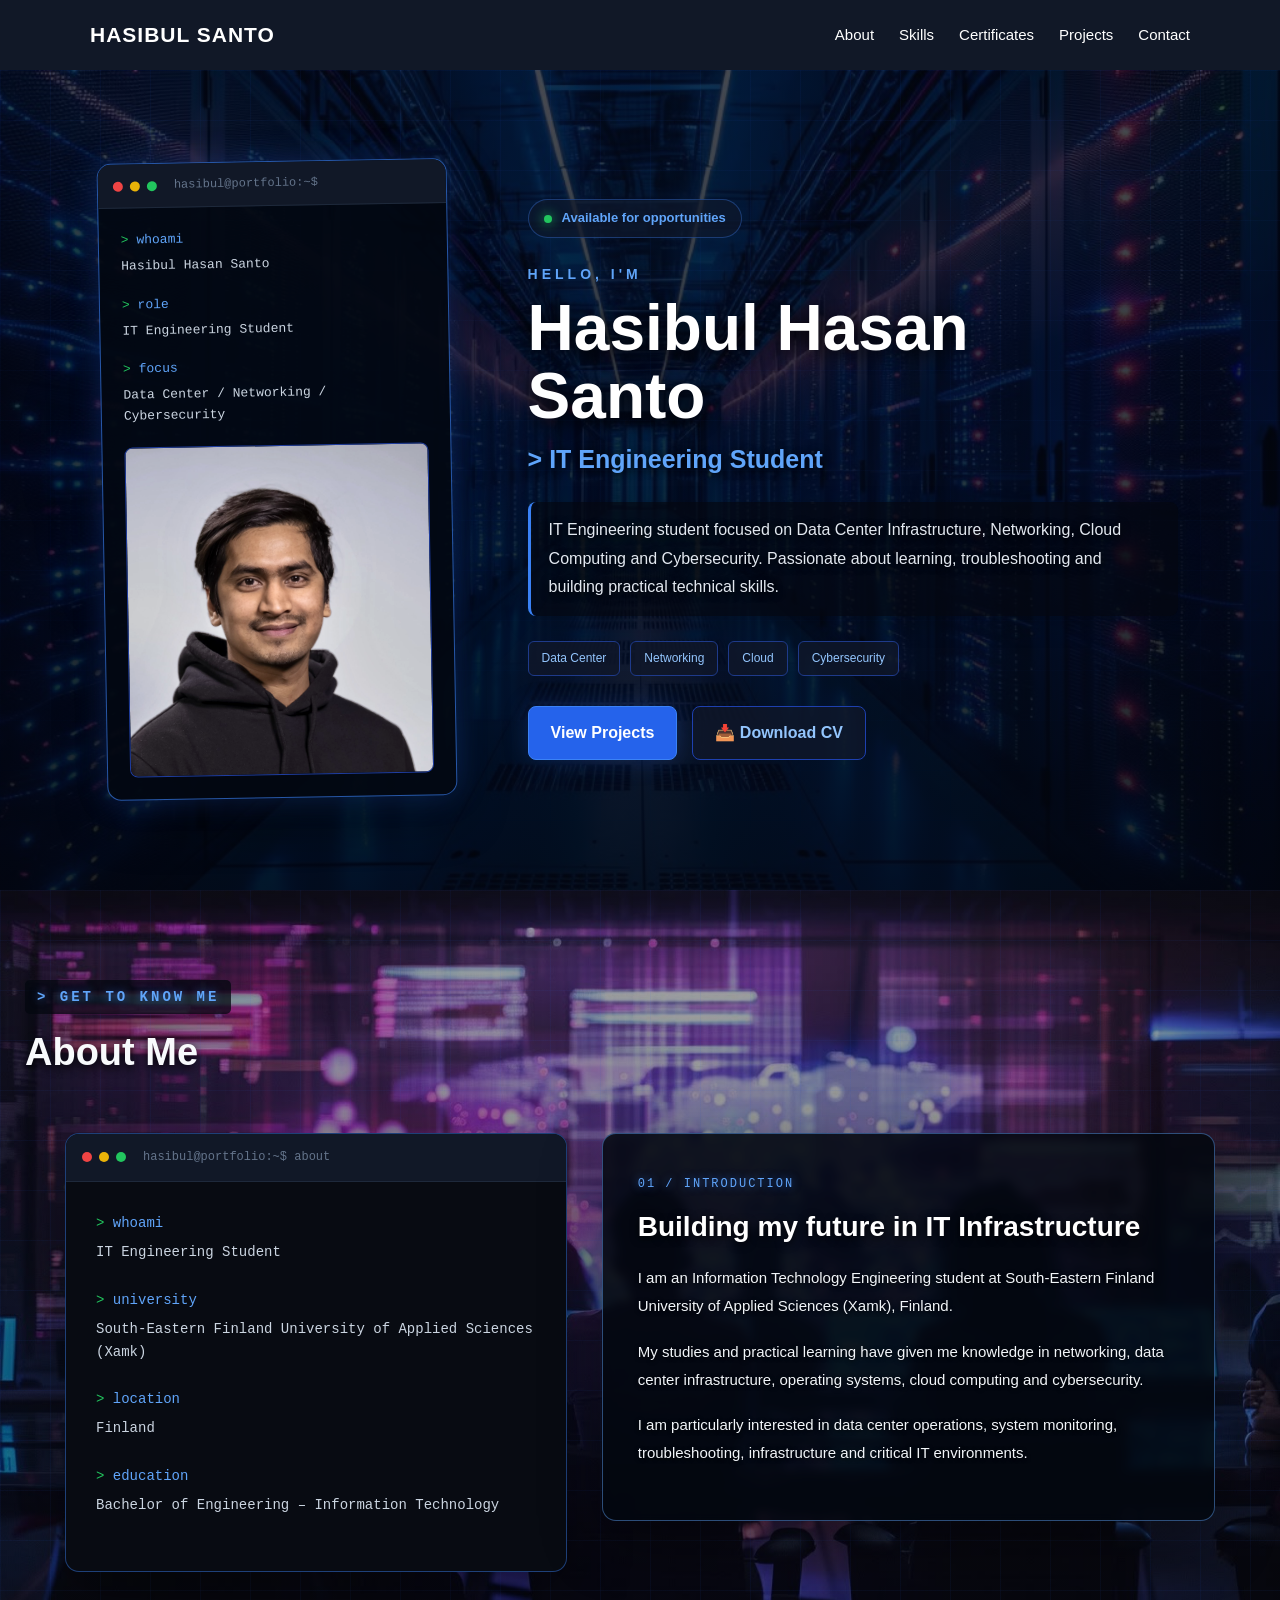
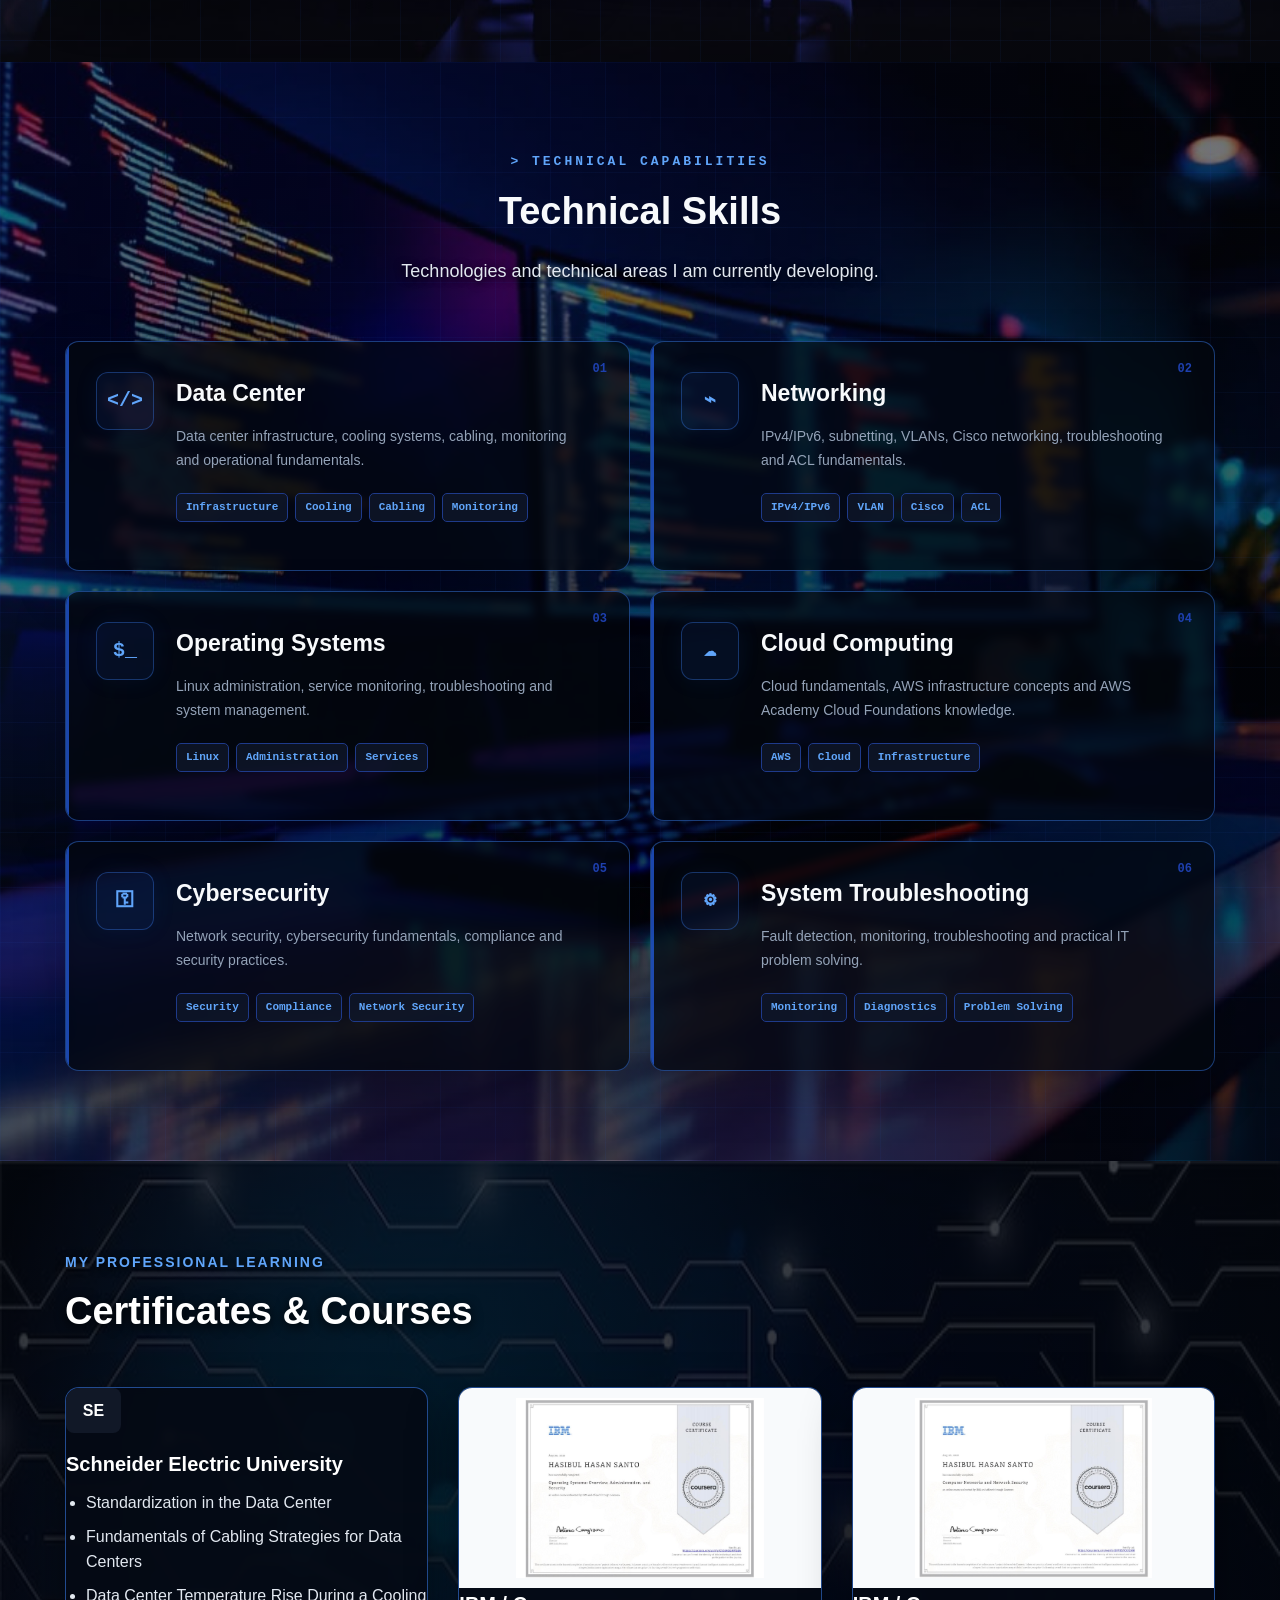
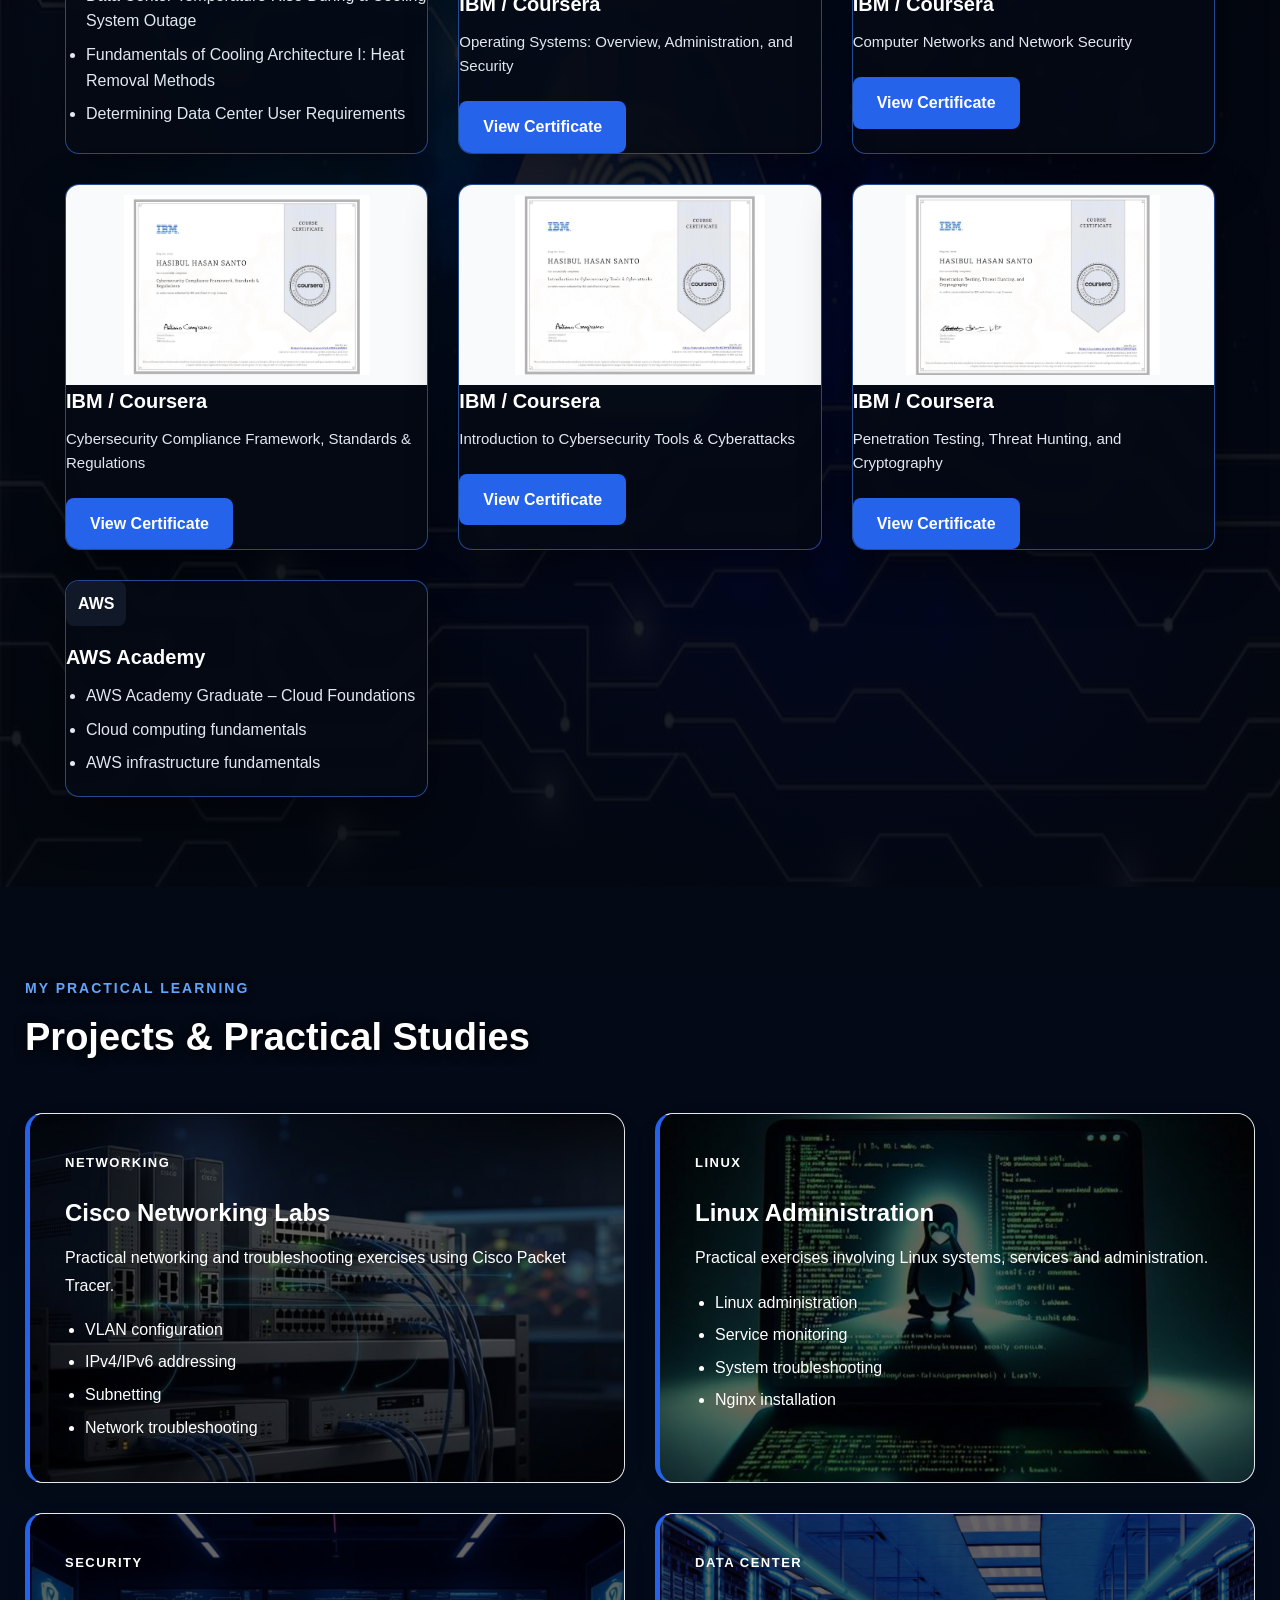
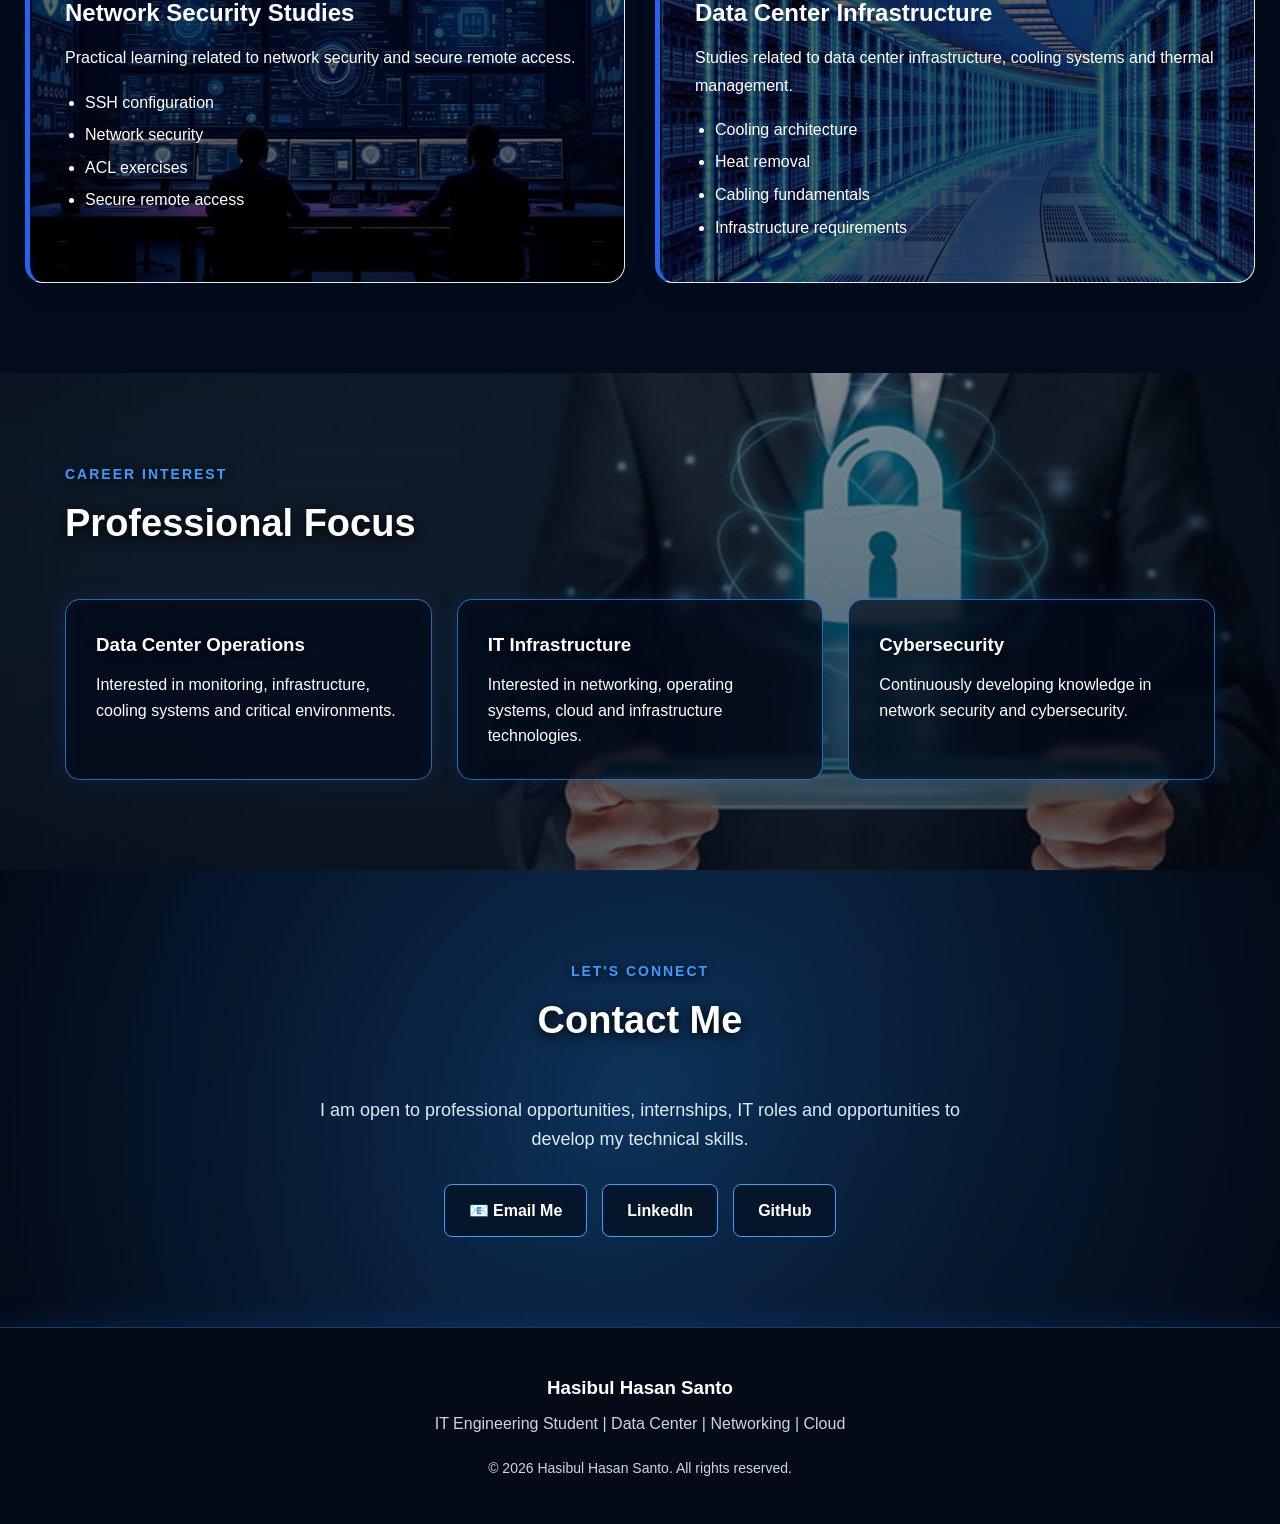
==== commit 1c0d1660: "Add files via upload" ====
--- a/index.html
+++ b/index.html
@@ -23,7 +23,7 @@
             <div class="nav-links">
                 <a href="#about">About</a>
                 <a href="#skills">Skills</a>
-                <a href="#education">Education</a>
+                
                 <a href="#certificates">Certificates</a>
                 <a href="#projects">Projects</a>
                 <a href="#contact">Contact</a>
